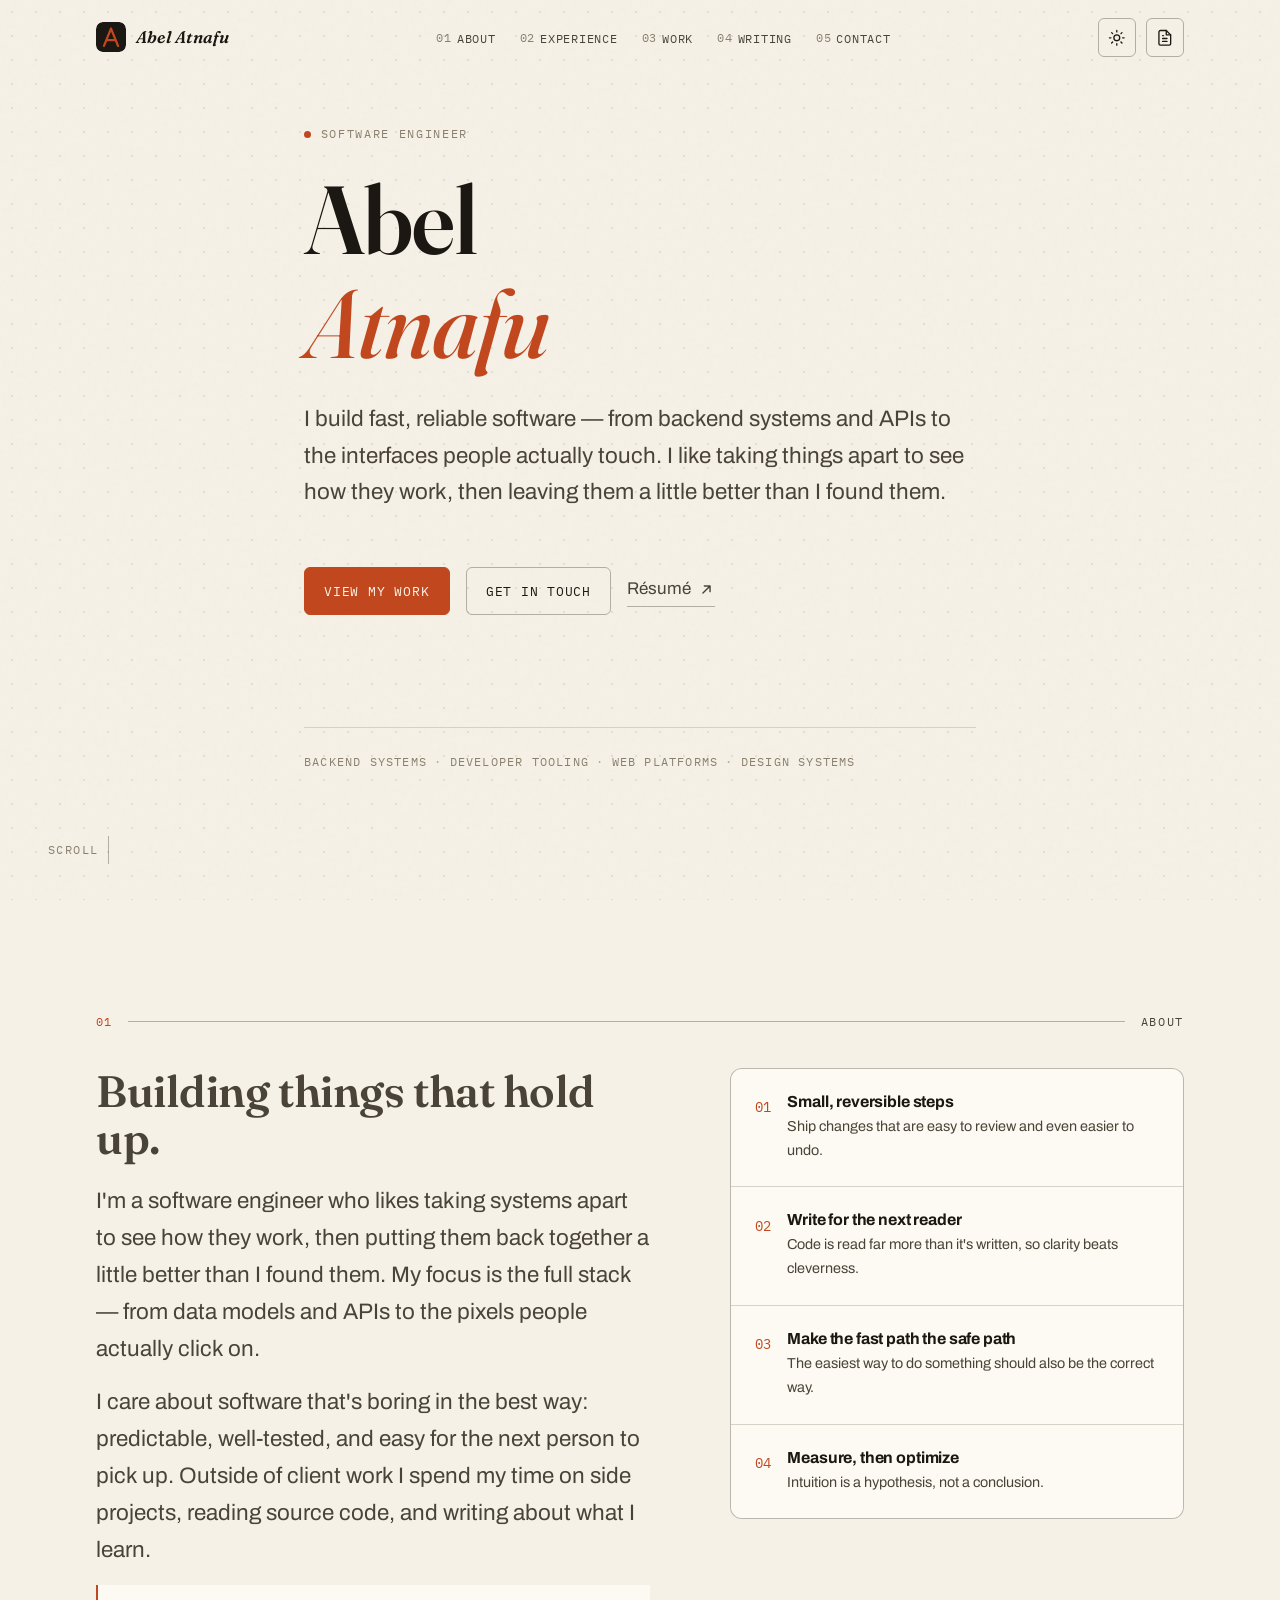
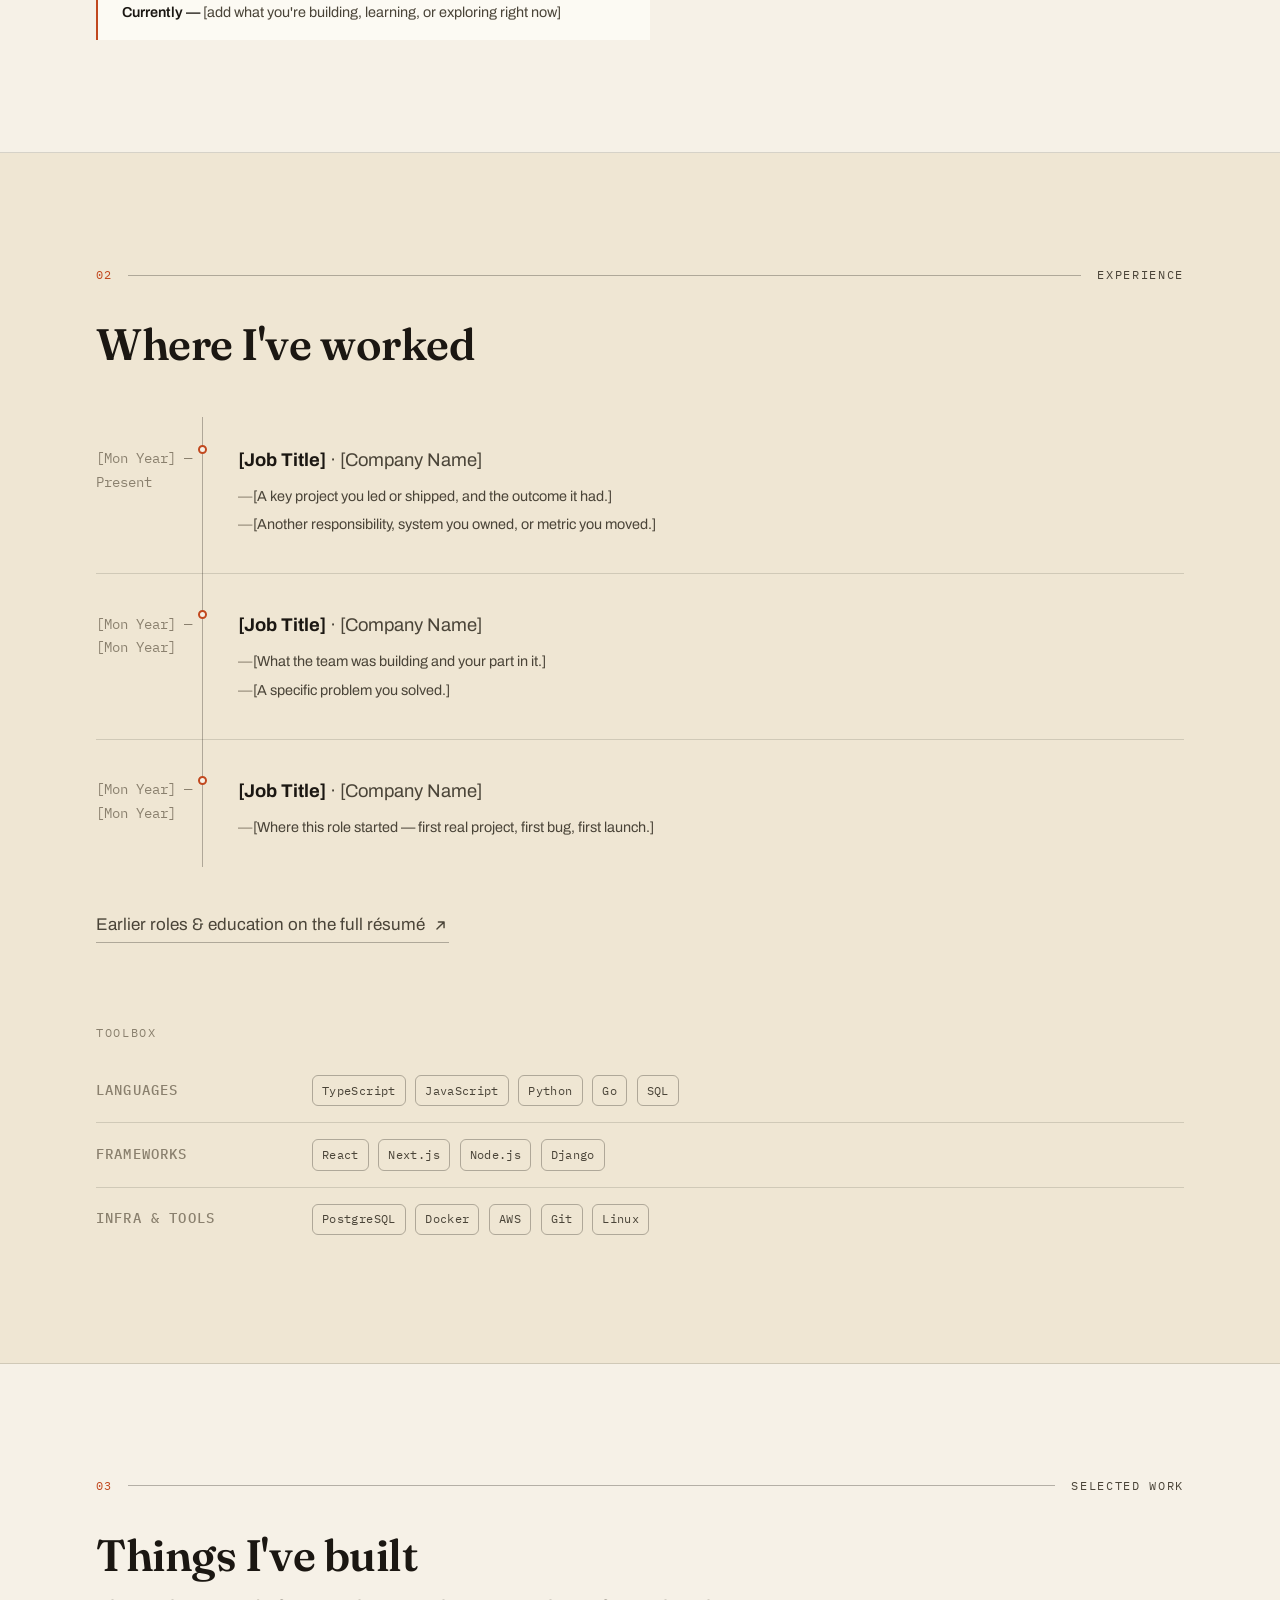
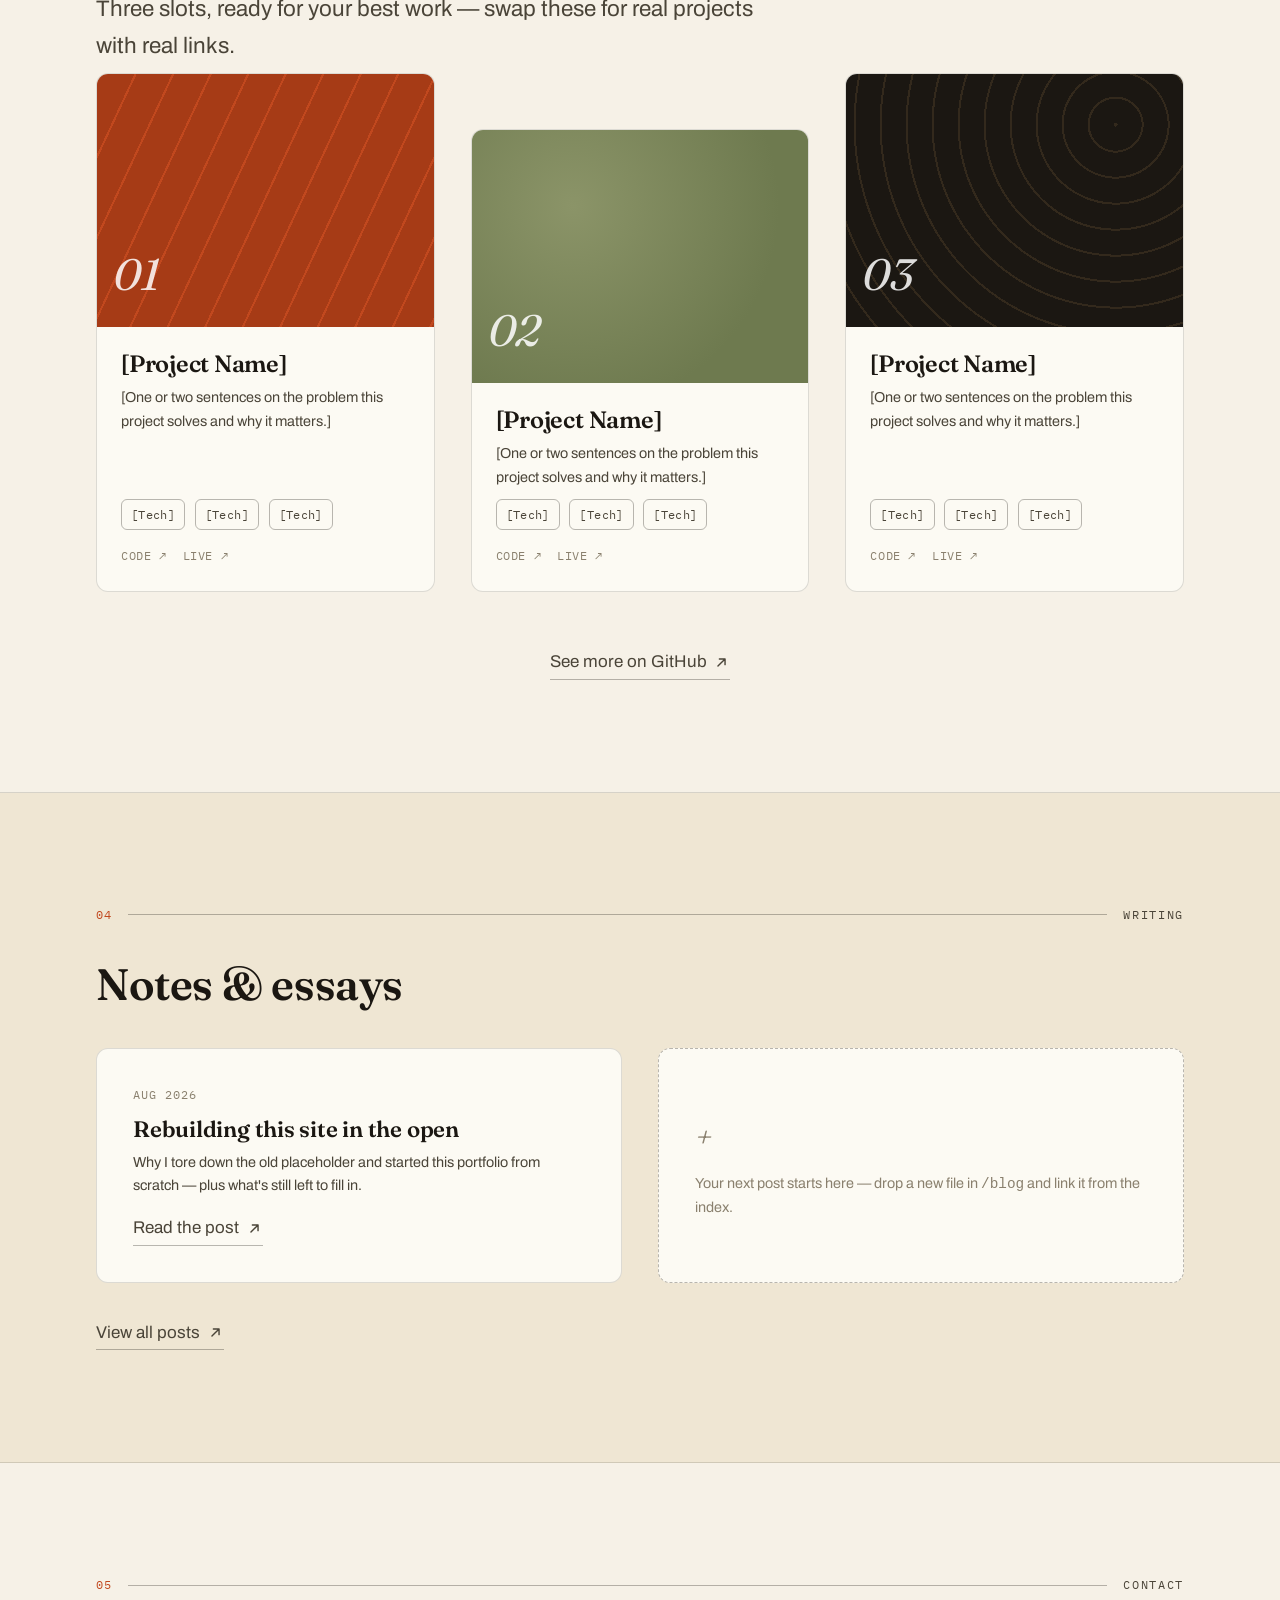
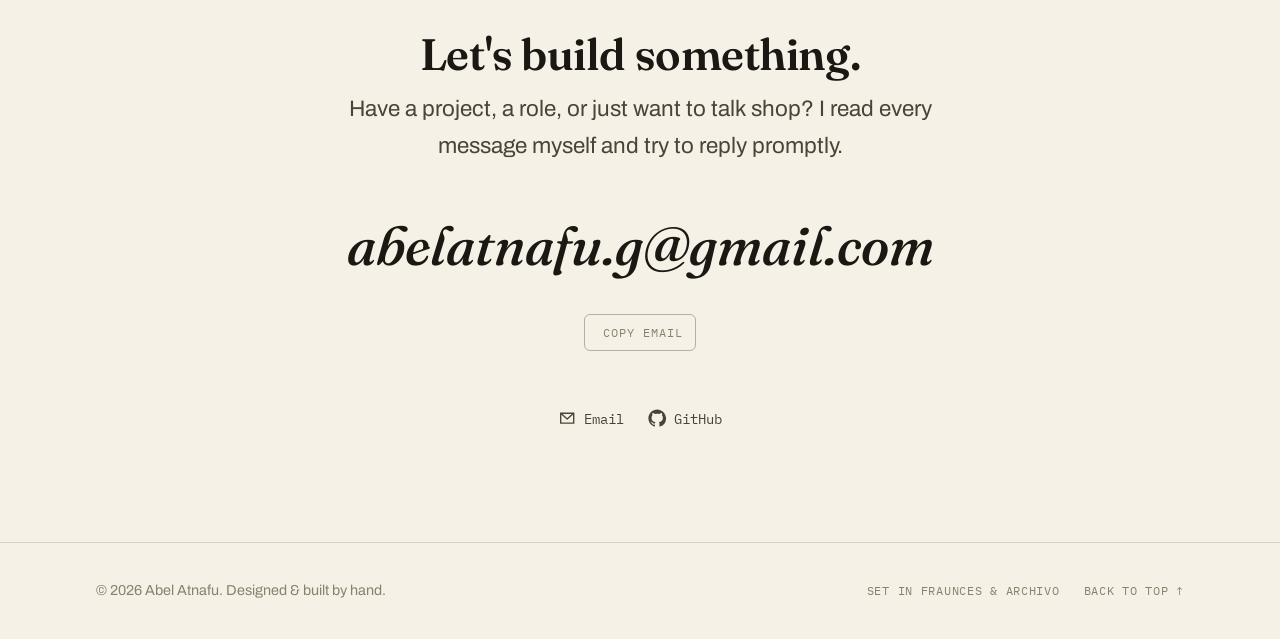
==== index.html @ 0ab62592 "Add portfolio site source ahead of domain migration Brings the abelatnafu.com site into this reposit" ====
<!DOCTYPE html>
<html lang="en">
<head>
<script>
  (function () {
    try {
      var t = localStorage.getItem('theme');
      if (t === 'light' || t === 'dark') document.documentElement.setAttribute('data-theme', t);
    } catch (e) {}
  })();
</script>
<meta charset="UTF-8">
<meta name="viewport" content="width=device-width, initial-scale=1">
<title>Abel Atnafu — Software Engineer</title>
<meta name="description" content="Portfolio of Abel Atnafu, a software engineer who builds fast, reliable software — from backend systems to the interfaces people touch.">
<meta name="color-scheme" content="light dark">
<meta name="theme-color" content="#F6F1E7" media="(prefers-color-scheme: light)">
<meta name="theme-color" content="#14110B" media="(prefers-color-scheme: dark)">
<link rel="canonical" href="https://abelatnafu.com/">

<meta property="og:type" content="website">
<meta property="og:url" content="https://abelatnafu.com/">
<meta property="og:title" content="Abel Atnafu — Software Engineer">
<meta property="og:description" content="Portfolio of Abel Atnafu, a software engineer who builds fast, reliable software — from backend systems to the interfaces people touch.">
<meta property="og:image" content="https://abelatnafu.com/assets/images/og-image.png">
<meta property="og:image:width" content="1200">
<meta property="og:image:height" content="630">
<meta name="twitter:card" content="summary_large_image">
<meta name="twitter:title" content="Abel Atnafu — Software Engineer">
<meta name="twitter:description" content="Portfolio of Abel Atnafu, a software engineer who builds fast, reliable software.">
<meta name="twitter:image" content="https://abelatnafu.com/assets/images/og-image.png">

<link rel="icon" href="/assets/images/favicon.svg" type="image/svg+xml">
<link rel="preconnect" href="https://fonts.googleapis.com">
<link rel="preconnect" href="https://fonts.gstatic.com" crossorigin>
<link rel="stylesheet" href="https://fonts.googleapis.com/css2?family=Fraunces:ital,opsz,wght@0,9..144,400..900;1,9..144,400..900&family=Archivo:wght@400;500;600;700&family=IBM+Plex+Mono:wght@400;500&display=swap">
<link rel="stylesheet" href="/assets/css/style.css">

<script type="application/ld+json">
{
  "@context": "https://schema.org",
  "@type": "Person",
  "name": "Abel Atnafu",
  "url": "https://abelatnafu.com/",
  "jobTitle": "Software Engineer",
  "sameAs": ["https://github.com/Abelatnaf"]
}
</script>
</head>
<body>
<a class="skip-link" href="#main-content">Skip to content</a>
<div class="scroll-progress" id="scrollProgress"></div>

<header class="site-header" id="siteHeader">
  <div class="header-inner">
    <a class="logo-mark" href="#top" aria-label="Abel Atnafu — home">
      <svg viewBox="0 0 32 32" aria-hidden="true" focusable="false">
        <rect width="32" height="32" rx="7" fill="#1B1712"/>
        <path d="M16 7 L8.5 25.5 M16 7 L23.5 25.5 M11.4 19.2 H20.6" fill="none" stroke="#C1481E" stroke-width="2.4" stroke-linecap="round" stroke-linejoin="round"/>
      </svg>
      <span>Abel Atnafu</span>
    </a>

    <nav class="main-nav" aria-label="Primary">
      <ul>
        <li><a href="#about"><span class="n">01</span>About</a></li>
        <li><a href="#experience"><span class="n">02</span>Experience</a></li>
        <li><a href="#work"><span class="n">03</span>Work</a></li>
        <li><a href="#writing"><span class="n">04</span>Writing</a></li>
        <li><a href="#contact"><span class="n">05</span>Contact</a></li>
      </ul>
    </nav>

    <div class="header-actions">
      <button class="icon-btn theme-toggle" id="themeToggle" type="button" aria-label="Toggle color theme">
        <svg class="icon-sun" viewBox="0 0 24 24" fill="none" stroke="currentColor" stroke-width="1.8" stroke-linecap="round" stroke-linejoin="round" aria-hidden="true"><circle cx="12" cy="12" r="4"/><path d="M12 2v2M12 20v2M4.93 4.93l1.41 1.41M17.66 17.66l1.41 1.41M2 12h2M20 12h2M6.34 17.66l-1.41 1.41M19.07 4.93l-1.41 1.41"/></svg>
        <svg class="icon-moon" viewBox="0 0 24 24" fill="none" stroke="currentColor" stroke-width="1.8" stroke-linecap="round" stroke-linejoin="round" aria-hidden="true"><path d="M21 12.79A9 9 0 1 1 11.21 3 7 7 0 0 0 21 12.79z"/></svg>
      </button>
      <a class="icon-btn" href="/resume.html" aria-label="Résumé">
        <svg viewBox="0 0 24 24" fill="none" stroke="currentColor" stroke-width="1.8" stroke-linecap="round" stroke-linejoin="round" aria-hidden="true"><path d="M14 2H6a2 2 0 0 0-2 2v16a2 2 0 0 0 2 2h12a2 2 0 0 0 2-2V8z"/><path d="M14 2v6h6"/><path d="M9 13h6M9 17h6M9 9h1"/></svg>
      </a>
      <button class="hamburger" id="menuOpen" type="button" aria-controls="mobileNav" aria-expanded="false" aria-label="Open menu">
        <span></span>
      </button>
    </div>
  </div>
</header>

<div class="mobile-nav" id="mobileNav">
  <div class="mobile-nav-top">
    <a class="logo-mark" href="#top">
      <svg viewBox="0 0 32 32" aria-hidden="true" focusable="false"><rect width="32" height="32" rx="7" fill="#1B1712"/><path d="M16 7 L8.5 25.5 M16 7 L23.5 25.5 M11.4 19.2 H20.6" fill="none" stroke="#C1481E" stroke-width="2.4" stroke-linecap="round" stroke-linejoin="round"/></svg>
      <span>Abel Atnafu</span>
    </a>
    <button class="icon-btn" id="menuClose" type="button" aria-label="Close menu">
      <svg viewBox="0 0 24 24" fill="none" stroke="currentColor" stroke-width="1.8" stroke-linecap="round" stroke-linejoin="round" aria-hidden="true"><path d="M18 6 6 18M6 6l12 12"/></svg>
    </button>
  </div>
  <ul>
    <li><a href="#about"><span class="n">01</span>About</a></li>
    <li><a href="#experience"><span class="n">02</span>Experience</a></li>
    <li><a href="#work"><span class="n">03</span>Work</a></li>
    <li><a href="#writing"><span class="n">04</span>Writing</a></li>
    <li><a href="#contact"><span class="n">05</span>Contact</a></li>
    <li><a href="/resume.html"><span class="n">↗</span>Résumé</a></li>
  </ul>
</div>

<main id="main-content">

  <section class="hero" id="top">
    <div class="container" style="position:relative;">
      <div class="hero-eyebrow reveal">
        <span class="dot" aria-hidden="true"></span>
        <span class="eyebrow">Software Engineer</span>
      </div>
      <h1 class="reveal" style="--reveal-delay:.08s">
        Abel<span class="last">Atnafu</span>
      </h1>
      <p class="lede reveal" style="--reveal-delay:.16s">
        I build fast, reliable software — from backend systems and APIs to the
        interfaces people actually touch. I like taking things apart to see how
        they work, then leaving them a little better than I found them.
      </p>
      <div class="hero-actions reveal" style="--reveal-delay:.24s">
        <a class="btn btn-primary" href="#work">View My Work</a>
        <a class="btn btn-ghost" href="#contact">Get In Touch</a>
        <a class="link-arrow" href="/resume.html">
          Résumé
          <svg viewBox="0 0 24 24" fill="none" stroke="currentColor" stroke-width="2" stroke-linecap="round" stroke-linejoin="round" aria-hidden="true"><path d="M7 17 17 7M9 7h8v8"/></svg>
        </a>
      </div>
      <div class="focus-ticker reveal" style="--reveal-delay:.32s">
        <span>Backend Systems</span>
        <span>Developer Tooling</span>
        <span>Web Platforms</span>
        <span>Design Systems</span>
      </div>
    </div>
    <div class="scroll-cue" aria-hidden="true">
      <span>Scroll</span>
      <span class="line"></span>
    </div>
  </section>

  <section class="section" id="about">
    <div class="container">
      <div class="section-head reveal">
        <span class="idx">01</span>
        <span class="rule-line"></span>
        <span class="label">About</span>
      </div>

      <div class="about-grid">
        <div class="about-bio reveal">
          <h2 class="heading-lg">Building things that hold up.</h2>
          <p style="margin-top:1.25rem;">
            I'm a software engineer who likes taking systems apart to see how they
            work, then putting them back together a little better than I found
            them. My focus is the full stack — from data models and APIs to the
            pixels people actually click on.
          </p>
          <p>
            I care about software that's boring in the best way: predictable,
            well-tested, and easy for the next person to pick up. Outside of
            client work I spend my time on side projects, reading source code,
            and writing about what I learn.
          </p>
          <p class="currently">
            <b>Currently —</b> <span>[add what you're building, learning, or exploring right now]</span>
          </p>
        </div>

        <div class="principles reveal" style="--reveal-delay:.1s" aria-label="How I work">
          <div class="principle">
            <span class="num">01</span>
            <div><h3>Small, reversible steps</h3><p>Ship changes that are easy to review and even easier to undo.</p></div>
          </div>
          <div class="principle">
            <span class="num">02</span>
            <div><h3>Write for the next reader</h3><p>Code is read far more than it's written, so clarity beats cleverness.</p></div>
          </div>
          <div class="principle">
            <span class="num">03</span>
            <div><h3>Make the fast path the safe path</h3><p>The easiest way to do something should also be the correct way.</p></div>
          </div>
          <div class="principle">
            <span class="num">04</span>
            <div><h3>Measure, then optimize</h3><p>Intuition is a hypothesis, not a conclusion.</p></div>
          </div>
        </div>
      </div>
    </div>
  </section>

  <section class="section section--alt" id="experience">
    <div class="container">
      <div class="section-head reveal">
        <span class="idx">02</span>
        <span class="rule-line"></span>
        <span class="label">Experience</span>
      </div>
      <h2 class="heading-lg reveal">Where I've worked</h2>

      <div class="timeline" style="margin-top:2.5rem;">
        <div class="timeline-item reveal">
          <div class="timeline-date">[Mon Year] — Present</div>
          <div>
            <div class="timeline-role">[Job Title] <span>· [Company Name]</span></div>
            <ul class="timeline-desc">
              <li>[A key project you led or shipped, and the outcome it had.]</li>
              <li>[Another responsibility, system you owned, or metric you moved.]</li>
            </ul>
          </div>
        </div>
        <div class="timeline-item reveal">
          <div class="timeline-date">[Mon Year] — [Mon Year]</div>
          <div>
            <div class="timeline-role">[Job Title] <span>· [Company Name]</span></div>
            <ul class="timeline-desc">
              <li>[What the team was building and your part in it.]</li>
              <li>[A specific problem you solved.]</li>
            </ul>
          </div>
        </div>
        <div class="timeline-item reveal">
          <div class="timeline-date">[Mon Year] — [Mon Year]</div>
          <div>
            <div class="timeline-role">[Job Title] <span>· [Company Name]</span></div>
            <ul class="timeline-desc">
              <li>[Where this role started — first real project, first bug, first launch.]</li>
            </ul>
          </div>
        </div>
      </div>

      <div class="more-resume reveal">
        <a class="link-arrow" href="/resume.html">
          Earlier roles &amp; education on the full résumé
          <svg viewBox="0 0 24 24" fill="none" stroke="currentColor" stroke-width="2" stroke-linecap="round" stroke-linejoin="round" aria-hidden="true"><path d="M7 17 17 7M9 7h8v8"/></svg>
        </a>
      </div>

      <div class="toolbox reveal">
        <p class="eyebrow" style="margin-bottom:1rem;">Toolbox</p>
        <div class="toolbox-group">
          <h3>Languages</h3>
          <div class="tag-row">
            <span class="tag">TypeScript</span><span class="tag">JavaScript</span><span class="tag">Python</span><span class="tag">Go</span><span class="tag">SQL</span>
          </div>
        </div>
        <div class="toolbox-group">
          <h3>Frameworks</h3>
          <div class="tag-row">
            <span class="tag">React</span><span class="tag">Next.js</span><span class="tag">Node.js</span><span class="tag">Django</span>
          </div>
        </div>
        <div class="toolbox-group">
          <h3>Infra &amp; Tools</h3>
          <div class="tag-row">
            <span class="tag">PostgreSQL</span><span class="tag">Docker</span><span class="tag">AWS</span><span class="tag">Git</span><span class="tag">Linux</span>
          </div>
        </div>
      </div>
    </div>
  </section>

  <section class="section" id="work">
    <div class="container">
      <div class="section-head reveal">
        <span class="idx">03</span>
        <span class="rule-line"></span>
        <span class="label">Selected Work</span>
      </div>
      <h2 class="heading-lg reveal">Things I've built</h2>
      <p class="lede reveal" style="margin-top:.75rem;">Three slots, ready for your best work — swap these for real projects with real links.</p>

      <div class="work-grid">
        <article class="work-card reveal">
          <div class="work-cover"><span class="idx">01</span></div>
          <div class="work-body">
            <h3>[Project Name]</h3>
            <p>[One or two sentences on the problem this project solves and why it matters.]</p>
            <div class="tag-row"><span class="tag">[Tech]</span><span class="tag">[Tech]</span><span class="tag">[Tech]</span></div>
            <div class="work-links">
              <a href="#work">Code ↗</a>
              <a href="#work">Live ↗</a>
            </div>
          </div>
        </article>
        <article class="work-card reveal" style="--reveal-delay:.1s">
          <div class="work-cover"><span class="idx">02</span></div>
          <div class="work-body">
            <h3>[Project Name]</h3>
            <p>[One or two sentences on the problem this project solves and why it matters.]</p>
            <div class="tag-row"><span class="tag">[Tech]</span><span class="tag">[Tech]</span><span class="tag">[Tech]</span></div>
            <div class="work-links">
              <a href="#work">Code ↗</a>
              <a href="#work">Live ↗</a>
            </div>
          </div>
        </article>
        <article class="work-card reveal" style="--reveal-delay:.2s">
          <div class="work-cover"><span class="idx">03</span></div>
          <div class="work-body">
            <h3>[Project Name]</h3>
            <p>[One or two sentences on the problem this project solves and why it matters.]</p>
            <div class="tag-row"><span class="tag">[Tech]</span><span class="tag">[Tech]</span><span class="tag">[Tech]</span></div>
            <div class="work-links">
              <a href="#work">Code ↗</a>
              <a href="#work">Live ↗</a>
            </div>
          </div>
        </article>
      </div>

      <div class="work-more reveal">
        <a class="link-arrow" href="https://github.com/Abelatnaf" target="_blank" rel="noopener">
          See more on GitHub
          <svg viewBox="0 0 24 24" fill="none" stroke="currentColor" stroke-width="2" stroke-linecap="round" stroke-linejoin="round" aria-hidden="true"><path d="M7 17 17 7M9 7h8v8"/></svg>
        </a>
      </div>
    </div>
  </section>

  <section class="section section--alt" id="writing">
    <div class="container">
      <div class="section-head reveal">
        <span class="idx">04</span>
        <span class="rule-line"></span>
        <span class="label">Writing</span>
      </div>
      <h2 class="heading-lg reveal">Notes &amp; essays</h2>

      <div class="writing-grid" style="margin-top:2.5rem;">
        <a class="post-card reveal" href="/blog/rebuilding-in-the-open.html">
          <div class="post-date">Aug 2026</div>
          <h3>Rebuilding this site in the open</h3>
          <p>Why I tore down the old placeholder and started this portfolio from scratch — plus what's still left to fill in.</p>
          <span class="link-arrow">
            Read the post
            <svg viewBox="0 0 24 24" fill="none" stroke="currentColor" stroke-width="2" stroke-linecap="round" stroke-linejoin="round" aria-hidden="true"><path d="M7 17 17 7M9 7h8v8"/></svg>
          </span>
        </a>
        <a class="post-card post-card--ghost reveal" style="--reveal-delay:.1s" href="/blog/">
          <span class="plus">+</span>
          <p>Your next post starts here — drop a new file in <code>/blog</code> and link it from the index.</p>
        </a>
      </div>

      <div class="writing-more reveal">
        <a class="link-arrow" href="/blog/">
          View all posts
          <svg viewBox="0 0 24 24" fill="none" stroke="currentColor" stroke-width="2" stroke-linecap="round" stroke-linejoin="round" aria-hidden="true"><path d="M7 17 17 7M9 7h8v8"/></svg>
        </a>
      </div>
    </div>
  </section>

  <section class="section contact-section" id="contact">
    <div class="container">
      <div class="section-head reveal">
        <span class="idx">05</span>
        <span class="rule-line"></span>
        <span class="label">Contact</span>
      </div>
      <h2 class="heading-lg reveal">Let's build something.</h2>
      <p class="lede reveal" style="margin-top:.75rem;">
        Have a project, a role, or just want to talk shop? I read every message
        myself and try to reply promptly.
      </p>
      <a class="contact-email reveal" href="mailto:abelatnafu.g@gmail.com">abelatnafu.g@gmail.com</a>
      <div>
        <button class="copy-email reveal" id="copyEmail" type="button" data-email="abelatnafu.g@gmail.com">
          <svg viewBox="0 0 24 24" fill="none" stroke="currentColor" stroke-width="1.8" stroke-linecap="round" stroke-linejoin="round" aria-hidden="true"><rect x="9" y="9" width="11" height="11" rx="2"/><path d="M5 15H4a1 1 0 0 1-1-1V4a1 1 0 0 1 1-1h10a1 1 0 0 1 1 1v1"/></svg>
          <span data-label>Copy email</span>
        </button>
      </div>

      <div class="contact-links reveal">
        <a href="mailto:abelatnafu.g@gmail.com">
          <svg viewBox="0 0 24 24" fill="none" stroke="currentColor" stroke-width="1.8" stroke-linecap="round" stroke-linejoin="round" aria-hidden="true"><path d="M3.5 5.5h17v13h-17z"/><path d="m4 6 8 7 8-7"/></svg>
          Email
        </a>
        <a href="https://github.com/Abelatnaf" target="_blank" rel="noopener">
          <svg viewBox="0 0 24 24" aria-hidden="true"><path fill="currentColor" d="M12 .5C5.73.5.5 5.73.5 12c0 5.08 3.29 9.39 7.86 10.91.57.1.78-.25.78-.55 0-.27-.01-1.16-.02-2.11-3.2.7-3.88-1.36-3.88-1.36-.52-1.34-1.28-1.7-1.28-1.7-1.04-.72.08-.7.08-.7 1.15.08 1.76 1.19 1.76 1.19 1.03 1.75 2.69 1.25 3.34.96.1-.74.4-1.25.73-1.54-2.55-.29-5.23-1.28-5.23-5.7 0-1.26.45-2.29 1.19-3.09-.12-.29-.52-1.47.11-3.06 0 0 .97-.31 3.18 1.18a11.1 11.1 0 0 1 2.9-.39c.98.01 1.97.13 2.9.39 2.2-1.49 3.17-1.18 3.17-1.18.63 1.6.23 2.77.11 3.06.74.8 1.19 1.83 1.19 3.09 0 4.43-2.69 5.4-5.25 5.69.41.36.78 1.06.78 2.14 0 1.55-.01 2.79-.01 3.17 0 .3.21.66.79.55A10.52 10.52 0 0 0 23.5 12C23.5 5.73 18.27.5 12 .5Z"/></svg>
          GitHub
        </a>
      </div>
    </div>
  </section>

</main>

<footer class="site-footer">
  <div class="container footer-inner">
    <p>© 2026 Abel Atnafu. Designed &amp; built by hand.</p>
    <div class="footer-links">
      <span>Set in Fraunces &amp; Archivo</span>
      <a href="#top">Back to top ↑</a>
    </div>
  </div>
</footer>

<script src="/assets/js/main.js" defer></script>
</body>
</html>
---- assets/css/style.css ----
/* =================================================================
   Abel Atnafu — Portfolio
   A field-notes / technical-journal aesthetic: warm paper, ink type,
   one confident rust accent, hairline rules, monospace annotations.
   ================================================================= */

/* ---------- Reset ---------- */
*, *::before, *::after { box-sizing: border-box; }
* { margin: 0; }
html { -webkit-text-size-adjust: 100%; scroll-behavior: smooth; }
body { min-height: 100vh; }
img, svg { display: block; max-width: 100%; }
a { color: inherit; text-decoration: none; }
button { font: inherit; color: inherit; background: none; border: none; cursor: pointer; }
ul, ol { list-style: none; padding: 0; }
input, textarea { font: inherit; }

/* ---------- Design tokens ---------- */
:root {
  --paper: #F6F1E7;
  --paper-alt: #EFE6D3;
  --paper-raised: #FCFAF3;
  --ink: #1B1712;
  --ink-2: #4A4438;
  --ink-3: #8A806E;
  --rule: rgba(27, 23, 18, .14);
  --rule-strong: rgba(27, 23, 18, .3);
  --accent: #C1481E;
  --accent-2: #6E7A4F;
  --accent-contrast: #FCF6EC;
  --shadow-rgb: 27, 23, 18;

  --font-display: 'Fraunces', Georgia, 'Times New Roman', serif;
  --font-body: 'Archivo', -apple-system, BlinkMacSystemFont, 'Segoe UI', sans-serif;
  --font-mono: 'IBM Plex Mono', ui-monospace, SFMono-Regular, Menlo, monospace;

  --fs-hero: clamp(2.75rem, 1.55rem + 5.6vw, 6.4rem);
  --fs-h2: clamp(1.9rem, 1.5rem + 1.8vw, 2.75rem);
  --fs-h3: clamp(1.2rem, 1.08rem + .5vw, 1.5rem);
  --fs-lead: clamp(1.125rem, 1.02rem + .5vw, 1.4rem);
  --fs-body: 1.0625rem;
  --fs-small: .9rem;
  --fs-micro: .75rem;

  --sp-1: .25rem; --sp-2: .5rem; --sp-3: .75rem; --sp-4: 1rem; --sp-5: 1.5rem;
  --sp-6: 2.25rem; --sp-7: 3.5rem; --sp-8: 5rem; --sp-9: 7rem;

  --radius-sm: 6px; --radius-md: 12px; --radius-lg: 22px;
  --maxw: 74rem;
  --dur-1: .2s; --dur-2: .5s;
  --ease: cubic-bezier(.19, 1, .22, 1);

  --header-h: 4.75rem;
}

@media (prefers-color-scheme: dark) {
  :root:not([data-theme="light"]) {
    --paper: #14110B;
    --paper-alt: #1C170F;
    --paper-raised: #201A12;
    --ink: #F3ECDD;
    --ink-2: #C7BCA5;
    --ink-3: #8F8571;
    --rule: rgba(243, 236, 221, .14);
    --rule-strong: rgba(243, 236, 221, .28);
    --accent: #FF7A45;
    --accent-2: #9FB27C;
    --accent-contrast: #1B1712;
    --shadow-rgb: 0, 0, 0;
  }
}

:root[data-theme="dark"] {
  --paper: #14110B;
  --paper-alt: #1C170F;
  --paper-raised: #201A12;
  --ink: #F3ECDD;
  --ink-2: #C7BCA5;
  --ink-3: #8F8571;
  --rule: rgba(243, 236, 221, .14);
  --rule-strong: rgba(243, 236, 221, .28);
  --accent: #FF7A45;
  --accent-2: #9FB27C;
  --accent-contrast: #1B1712;
  --shadow-rgb: 0, 0, 0;
}

/* ---------- Base ---------- */
body {
  background: var(--paper);
  color: var(--ink);
  font-family: var(--font-body);
  font-size: var(--fs-body);
  line-height: 1.65;
  transition: background var(--dur-2) var(--ease), color var(--dur-2) var(--ease);
  position: relative;
}

/* paper grain + dot-grid texture, purely decorative */
body::before,
body::after {
  content: "";
  position: fixed;
  inset: 0;
  pointer-events: none;
  z-index: 0;
}
body::before {
  background-image: radial-gradient(var(--rule) 1px, transparent 1px);
  background-size: 24px 24px;
  opacity: .6;
}
body::after {
  opacity: .035;
  mix-blend-mode: var(--grain-blend, multiply);
  background-image: url("data:image/svg+xml,%3Csvg xmlns='http://www.w3.org/2000/svg' viewBox='0 0 200 200'%3E%3Cfilter id='n'%3E%3CfeTurbulence type='fractalNoise' baseFrequency='0.9' numOctaves='2' stitchTiles='stitch'/%3E%3C/filter%3E%3Crect width='100%25' height='100%25' filter='url(%23n)'/%3E%3C/svg%3E");
}
:root[data-theme="dark"] body::after { --grain-blend: screen; }
@media (prefers-color-scheme: dark) {
  :root:not([data-theme="light"]) body::after { --grain-blend: screen; }
}

main, header, footer { position: relative; z-index: 1; }

::selection { background: var(--accent); color: var(--accent-contrast); }

:focus-visible {
  outline: 2px solid var(--accent);
  outline-offset: 3px;
  border-radius: 2px;
}

.visually-hidden {
  position: absolute; width: 1px; height: 1px;
  padding: 0; margin: -1px; overflow: hidden;
  clip: rect(0,0,0,0); white-space: nowrap; border: 0;
}

.skip-link {
  position: fixed; top: -100%; left: 1rem; z-index: 100;
  background: var(--accent); color: var(--accent-contrast);
  padding: .75rem 1.25rem; border-radius: var(--radius-sm);
  font-family: var(--font-mono); font-size: var(--fs-small);
}
.skip-link:focus { top: 1rem; }

h1, h2, h3 { font-family: var(--font-display); font-weight: 600; line-height: 1.08; letter-spacing: -.01em; }

.container {
  max-width: var(--maxw);
  margin-inline: auto;
  padding-inline: clamp(1.25rem, 4vw, 3rem);
}
.container--narrow { max-width: 46rem; }

.section { padding-block: var(--sp-9); border-bottom: 1px solid var(--rule); scroll-margin-top: var(--header-h); }
.hero { scroll-margin-top: var(--header-h); }
.section--alt { background: var(--paper-alt); }
.section--tight { padding-block: var(--sp-8); }

.eyebrow {
  font-family: var(--font-mono);
  font-size: var(--fs-micro);
  letter-spacing: .14em;
  text-transform: uppercase;
  color: var(--ink-3);
}

.section-head {
  display: flex;
  align-items: center;
  gap: 1rem;
  margin-bottom: var(--sp-6);
}
.section-head .idx { font-family: var(--font-mono); font-size: var(--fs-micro); color: var(--accent); letter-spacing: .1em; }
.section-head .rule-line { flex: 1; height: 1px; background: var(--rule-strong); }
.section-head .label { font-family: var(--font-mono); font-size: var(--fs-micro); letter-spacing: .14em; text-transform: uppercase; color: var(--ink-2); white-space: nowrap; }

.heading-lg { font-size: var(--fs-h2); }
.lede { font-size: var(--fs-lead); color: var(--ink-2); max-width: 42rem; }

/* ---------- Buttons & links ---------- */
.btn {
  display: inline-flex;
  align-items: center;
  gap: .5em;
  font-family: var(--font-mono);
  font-size: .8rem;
  letter-spacing: .06em;
  text-transform: uppercase;
  padding: .95em 1.5em;
  border-radius: var(--radius-sm);
  border: 1px solid transparent;
  transition: transform var(--dur-1) var(--ease), box-shadow var(--dur-1) var(--ease), background var(--dur-1), color var(--dur-1), border-color var(--dur-1);
  white-space: nowrap;
}
.btn:hover { transform: translateY(-2px); }
.btn-primary { background: var(--accent); color: var(--accent-contrast); border-color: var(--accent); }
.btn-primary:hover { box-shadow: 0 10px 24px -8px rgba(var(--shadow-rgb), .45); }
.btn-ghost { background: transparent; color: var(--ink); border-color: var(--rule-strong); }
.btn-ghost:hover { border-color: var(--accent); color: var(--accent); }

.link-arrow {
  display: inline-flex;
  align-items: center;
  gap: .4em;
  color: var(--ink-2);
  border-bottom: 1px solid var(--rule-strong);
  padding-bottom: .15em;
  transition: color var(--dur-1) var(--ease), border-color var(--dur-1) var(--ease), gap var(--dur-1) var(--ease);
}
.link-arrow:hover { color: var(--accent); border-color: var(--accent); gap: .65em; }
.link-arrow svg { width: 1em; height: 1em; }

.underline-hover {
  position: relative;
  background-image: linear-gradient(var(--accent), var(--accent));
  background-repeat: no-repeat;
  background-position: 0 100%;
  background-size: 0% 2px;
  transition: background-size var(--dur-2) var(--ease);
}
.underline-hover:hover { background-size: 100% 2px; }

/* ---------- Header / Nav ---------- */
.site-header {
  position: fixed;
  inset-inline: 0;
  top: 0;
  z-index: 50;
  height: var(--header-h);
  display: flex;
  align-items: center;
  border-bottom: 1px solid transparent;
  transition: border-color var(--dur-2) var(--ease), background var(--dur-2) var(--ease), backdrop-filter var(--dur-2) var(--ease);
}
.site-header.is-scrolled {
  background: rgba(var(--paper-rgb, 246,241,231), .82);
  backdrop-filter: blur(10px) saturate(1.1);
  -webkit-backdrop-filter: blur(10px) saturate(1.1);
  border-color: var(--rule);
}
@media (prefers-color-scheme: dark) {
  :root:not([data-theme="light"]) .site-header.is-scrolled { --paper-rgb: 20,17,11; }
}
:root[data-theme="dark"] .site-header.is-scrolled { --paper-rgb: 20,17,11; }

.scroll-progress {
  position: fixed; top: 0; left: 0; height: 2px; width: 0%;
  background: var(--accent); z-index: 60; transition: width .1s linear;
}

.header-inner {
  width: 100%;
  max-width: var(--maxw);
  margin-inline: auto;
  padding-inline: clamp(1.25rem, 4vw, 3rem);
  display: flex;
  align-items: center;
  justify-content: space-between;
  gap: 1.5rem;
}

.logo-mark {
  display: flex;
  align-items: center;
  gap: .65rem;
  font-family: var(--font-display);
  font-style: italic;
  font-weight: 600;
  font-size: 1.05rem;
}
.logo-mark svg { width: 30px; height: 30px; border-radius: 7px; }

.main-nav { display: flex; align-items: center; gap: var(--sp-6); }
.main-nav ul { display: flex; gap: var(--sp-5); }
.main-nav a {
  position: relative;
  font-family: var(--font-mono);
  font-size: .78rem;
  letter-spacing: .06em;
  text-transform: uppercase;
  color: var(--ink-2);
  padding-block: .3rem;
  transition: color var(--dur-1);
}
.main-nav a .n { color: var(--ink-3); margin-right: .4em; }
.main-nav a::after {
  content: "";
  position: absolute; left: 0; right: 100%; bottom: -2px; height: 1px;
  background: var(--accent);
  transition: right var(--dur-2) var(--ease);
}
.main-nav a:hover, .main-nav a.is-active { color: var(--ink); }
.main-nav a:hover::after, .main-nav a.is-active::after { right: 0; }

.header-actions { display: flex; align-items: center; gap: .6rem; }

.icon-btn {
  display: inline-flex; align-items: center; justify-content: center;
  width: 2.4rem; height: 2.4rem;
  border: 1px solid var(--rule-strong);
  border-radius: var(--radius-sm);
  transition: border-color var(--dur-1), color var(--dur-1), transform var(--dur-1);
}
.icon-btn:hover { border-color: var(--accent); color: var(--accent); transform: translateY(-1px); }
.icon-btn svg { width: 1.1rem; height: 1.1rem; }

.theme-toggle .icon-moon { display: none; }
:root[data-theme="dark"] .theme-toggle .icon-sun { display: none; }
:root[data-theme="dark"] .theme-toggle .icon-moon { display: block; }
@media (prefers-color-scheme: dark) {
  :root:not([data-theme="light"]) .theme-toggle .icon-sun { display: none; }
  :root:not([data-theme="light"]) .theme-toggle .icon-moon { display: block; }
}

.hamburger { display: none; }

/* Mobile nav overlay */
.mobile-nav {
  position: fixed; inset: 0; z-index: 55;
  background: var(--paper);
  display: flex; flex-direction: column;
  padding: var(--sp-6) clamp(1.25rem, 4vw, 3rem);
  transform: translateY(-100%);
  transition: transform var(--dur-2) var(--ease);
  overflow-y: auto;
}
.mobile-nav.is-open { transform: translateY(0); }
.mobile-nav-top { display: flex; justify-content: space-between; align-items: center; height: var(--header-h); }
.mobile-nav ul { display: flex; flex-direction: column; gap: var(--sp-4); margin-top: var(--sp-7); }
.mobile-nav a { font-family: var(--font-display); font-size: 2.1rem; font-weight: 500; }
.mobile-nav .n { font-family: var(--font-mono); font-size: 1rem; color: var(--accent); margin-right: .5rem; }

/* ---------- Hero ---------- */
.hero {
  position: relative;
  min-height: 100svh;
  display: flex;
  flex-direction: column;
  justify-content: center;
  padding-top: var(--header-h);
  padding-bottom: var(--sp-8);
}
.hero-eyebrow { display: flex; align-items: center; gap: .6rem; margin-bottom: var(--sp-5); }
.hero-eyebrow .dot { width: 7px; height: 7px; border-radius: 50%; background: var(--accent); }

.hero h1 {
  font-size: var(--fs-hero);
  font-weight: 600;
}
.hero h1 .last {
  display: block;
  font-style: italic;
  font-weight: 500;
  color: var(--accent);
}

.hero .lede { margin-top: var(--sp-5); }

.hero-actions { display: flex; flex-wrap: wrap; align-items: center; gap: var(--sp-4); margin-top: var(--sp-7); }

.focus-ticker {
  margin-top: var(--sp-9);
  padding-top: var(--sp-5);
  border-top: 1px solid var(--rule);
  display: flex; flex-wrap: wrap; gap: .6em;
  font-family: var(--font-mono);
  font-size: var(--fs-micro);
  letter-spacing: .1em;
  text-transform: uppercase;
  color: var(--ink-3);
}
.focus-ticker span:not(:last-child)::after { content: "·"; margin-left: .6em; color: var(--rule-strong); }

.scroll-cue {
  position: absolute;
  left: clamp(1.25rem, 4vw, 3rem);
  bottom: var(--sp-6);
  display: flex; align-items: center; gap: .6rem;
  font-family: var(--font-mono); font-size: var(--fs-micro);
  letter-spacing: .12em; text-transform: uppercase; color: var(--ink-3);
}
.scroll-cue .line { width: 1px; height: 28px; background: var(--rule-strong); position: relative; overflow: hidden; }
.scroll-cue .line::after {
  content: ""; position: absolute; top: -100%; left: 0; width: 100%; height: 100%;
  background: var(--accent); animation: scrollcue 2.2s ease-in-out infinite;
}
@keyframes scrollcue { 0% { top: -100%; } 60% { top: 100%; } 100% { top: 100%; } }

/* ---------- About ---------- */
.about-grid {
  display: grid;
  grid-template-columns: 1.1fr .9fr;
  gap: var(--sp-8);
  align-items: start;
}
.about-bio p + p { margin-top: var(--sp-4); }
.about-bio { font-size: var(--fs-lead); color: var(--ink-2); }
.currently {
  margin-top: var(--sp-6);
  padding: var(--sp-4) var(--sp-5);
  border-left: 2px solid var(--accent);
  background: var(--paper-raised);
  font-size: var(--fs-small);
  color: var(--ink-2);
}
.currently b { color: var(--ink); font-weight: 600; }

.principles { display: flex; flex-direction: column; gap: 1px; background: var(--rule); border: 1px solid var(--rule); border-radius: var(--radius-md); overflow: hidden; }
.principle { background: var(--paper-raised); padding: var(--sp-5); display: flex; gap: var(--sp-4); }
.principle .num { font-family: var(--font-mono); color: var(--accent); font-size: var(--fs-small); flex-shrink: 0; padding-top: .15em; }
.principle h3 { font-size: 1rem; font-family: var(--font-body); font-weight: 700; }
.principle p { margin-top: .3rem; font-size: var(--fs-small); color: var(--ink-2); }

/* ---------- Experience timeline ---------- */
.timeline { position: relative; margin-top: var(--sp-2); }
.timeline::before {
  content: ""; position: absolute; left: 6.6rem; top: .5rem; bottom: .5rem; width: 1px;
  background: var(--rule-strong);
}
.timeline-item {
  position: relative;
  display: grid;
  grid-template-columns: 6.6rem 1fr;
  gap: var(--sp-6);
  padding-block: var(--sp-6);
}
.timeline-item:not(:last-child) { border-bottom: 1px solid var(--rule); }
.timeline-item::before {
  content: ""; position: absolute; left: calc(6.6rem - 4px); top: var(--sp-6); width: 9px; height: 9px;
  border-radius: 50%; background: var(--paper); border: 2px solid var(--accent);
}
.timeline-date { font-family: var(--font-mono); font-size: var(--fs-small); color: var(--ink-3); padding-top: .1rem; }
.timeline-role { font-size: 1.15rem; font-weight: 700; font-family: var(--font-body); }
.timeline-role span { font-weight: 400; color: var(--ink-2); }
.timeline-desc { margin-top: .6rem; color: var(--ink-2); font-size: var(--fs-small); max-width: 42rem; }
.timeline-desc li { position: relative; padding-left: 1.1em; margin-top: .35em; }
.timeline-desc li::before { content: "—"; position: absolute; left: 0; color: var(--ink-3); }

.more-resume { margin-top: var(--sp-6); }

/* ---------- Skills / toolbox ---------- */
.toolbox { margin-top: var(--sp-8); }
.toolbox-group { display: grid; grid-template-columns: 12rem 1fr; gap: var(--sp-5); padding-block: var(--sp-4); align-items: baseline; }
.toolbox-group:not(:last-child) { border-bottom: 1px solid var(--rule); }
.toolbox-group h3 { font-family: var(--font-mono); font-size: var(--fs-small); color: var(--ink-3); text-transform: uppercase; letter-spacing: .08em; font-weight: 500; }
.tag-row { display: flex; flex-wrap: wrap; gap: .6rem; }
.tag {
  font-family: var(--font-mono); font-size: var(--fs-micro); letter-spacing: .03em;
  padding: .4em .75em; border: 1px solid var(--rule-strong); border-radius: var(--radius-sm);
  color: var(--ink-2); transition: border-color var(--dur-1), color var(--dur-1);
}
.tag:hover { border-color: var(--accent); color: var(--accent); }

/* ---------- Projects ---------- */
.work-grid {
  display: grid;
  grid-template-columns: repeat(3, 1fr);
  gap: var(--sp-6);
  margin-top: var(--sp-2);
}
.work-card {
  display: flex; flex-direction: column;
  border: 1px solid var(--rule); border-radius: var(--radius-md);
  background: var(--paper-raised); overflow: hidden;
  transition: transform var(--dur-2) var(--ease), box-shadow var(--dur-2) var(--ease), border-color var(--dur-2);
}
.work-card:hover { transform: translateY(-6px); box-shadow: 0 20px 40px -20px rgba(var(--shadow-rgb), .35); border-color: var(--rule-strong); }
.work-card:nth-child(2) { margin-top: var(--sp-7); }
.work-cover {
  position: relative; aspect-ratio: 4 / 3;
  display: flex; align-items: flex-end; padding: var(--sp-4);
}
.work-cover .idx { font-family: var(--font-display); font-style: italic; font-size: 2.75rem; color: rgba(255,255,255,.85); }
.work-card:nth-child(1) .work-cover { background: repeating-linear-gradient(115deg, var(--accent), var(--accent) 2px, #a63b16 2px, #a63b16 34px); }
.work-card:nth-child(2) .work-cover { background: radial-gradient(circle at 30% 30%, #8b9468, var(--accent-2) 70%); }
.work-card:nth-child(3) .work-cover { background: repeating-radial-gradient(circle at 80% 20%, #33291c, #33291c 2px, #1b1712 2px, #1b1712 26px); }
.work-body { padding: var(--sp-5); display: flex; flex-direction: column; gap: .6rem; flex: 1; }
.work-body h3 { font-size: var(--fs-h3); }
.work-body p { color: var(--ink-2); font-size: var(--fs-small); flex: 1; }
.work-links { display: flex; gap: var(--sp-4); margin-top: .4rem; }
.work-links a { font-family: var(--font-mono); font-size: var(--fs-micro); letter-spacing: .05em; text-transform: uppercase; color: var(--ink-3); border-bottom: 1px solid transparent; }
.work-links a:hover { color: var(--accent); border-color: var(--accent); }

.work-more { margin-top: var(--sp-7); display: flex; justify-content: center; }

/* ---------- Writing ---------- */
.writing-grid { display: grid; grid-template-columns: repeat(2, 1fr); gap: var(--sp-6); }
.post-card {
  display: block; padding: var(--sp-6);
  border: 1px solid var(--rule); border-radius: var(--radius-md);
  background: var(--paper-raised);
  transition: transform var(--dur-2) var(--ease), border-color var(--dur-2);
}
.post-card:hover { transform: translateY(-4px); border-color: var(--accent); }
.post-date { font-family: var(--font-mono); font-size: var(--fs-micro); color: var(--ink-3); letter-spacing: .08em; text-transform: uppercase; }
.post-card h3 { margin-top: .75rem; font-size: 1.4rem; }
.post-card p { margin-top: .6rem; color: var(--ink-2); font-size: var(--fs-small); }
.post-card .link-arrow { margin-top: var(--sp-4); }

.post-card--ghost {
  border-style: dashed; border-color: var(--rule-strong);
  display: flex; flex-direction: column; align-items: flex-start; justify-content: center;
  color: var(--ink-3);
}
.post-card--ghost:hover { border-color: var(--accent); color: var(--accent); }
.post-card--ghost .plus { font-family: var(--font-display); font-size: 2rem; font-style: italic; }
.post-card--ghost p { margin-top: .5rem; font-size: var(--fs-small); color: inherit; }

.writing-more { margin-top: var(--sp-6); }

/* ---------- Contact ---------- */
.contact-section { text-align: center; }
.contact-section .lede { margin-inline: auto; }
.contact-email {
  display: inline-block;
  margin-top: var(--sp-6);
  font-family: var(--font-display);
  font-style: italic;
  font-weight: 500;
  font-size: clamp(1.6rem, 1.1rem + 3vw, 3.4rem);
  color: var(--ink);
  word-break: break-word;
}
.contact-email:hover { color: var(--accent); }

.copy-email {
  display: inline-flex; align-items: center; gap: .5em; margin-top: var(--sp-5);
  font-family: var(--font-mono); font-size: var(--fs-micro); letter-spacing: .08em; text-transform: uppercase;
  color: var(--ink-3); border: 1px solid var(--rule-strong); padding: .6em 1em; border-radius: var(--radius-sm);
  transition: border-color var(--dur-1), color var(--dur-1);
  white-space: nowrap;
}
.copy-email:hover { border-color: var(--accent); color: var(--accent); }
.copy-email[data-copied="true"] { border-color: var(--accent-2); color: var(--accent-2); }

.contact-links { margin-top: var(--sp-7); display: flex; justify-content: center; gap: var(--sp-5); }
.contact-links a { display: inline-flex; align-items: center; gap: .5em; color: var(--ink-2); font-family: var(--font-mono); font-size: var(--fs-small); }
.contact-links a:hover { color: var(--accent); }
.contact-links svg { width: 1.15rem; height: 1.15rem; }

/* ---------- Footer ---------- */
.site-footer { padding-block: var(--sp-6); }
.footer-inner { display: flex; justify-content: space-between; align-items: center; flex-wrap: wrap; gap: var(--sp-4); }
.footer-inner p { font-size: var(--fs-small); color: var(--ink-3); }
.footer-links { display: flex; align-items: center; gap: var(--sp-5); }
.footer-links a, .footer-links span { font-family: var(--font-mono); font-size: var(--fs-micro); letter-spacing: .06em; text-transform: uppercase; color: var(--ink-3); }
.footer-links a:hover { color: var(--accent); }

/* ---------- Reveal-on-scroll ---------- */
.reveal { opacity: 0; transform: translateY(18px); transition: opacity var(--dur-2) var(--ease), transform var(--dur-2) var(--ease); transition-delay: var(--reveal-delay, 0s); }
.reveal.is-visible { opacity: 1; transform: none; }

/* ---------- Misc page header (used on resume/blog/404) ---------- */
.page-hero { padding-top: calc(var(--header-h) + var(--sp-8)); padding-bottom: var(--sp-7); }
.page-hero .eyebrow { margin-bottom: var(--sp-4); }

/* ---------- Prose (blog posts) ---------- */
.prose { font-size: var(--fs-lead); color: var(--ink-2); }
.prose p + p { margin-top: var(--sp-4); }
.prose a { color: var(--ink); border-bottom: 1px solid var(--rule-strong); }
.prose a:hover { color: var(--accent); border-color: var(--accent); }

/* ---------- Resume ---------- */
.back-link { font-family: var(--font-mono); font-size: var(--fs-small); color: var(--ink-3); }
.back-link:hover { color: var(--accent); }

.resume-head { padding-top: calc(var(--header-h) + var(--sp-6)); padding-bottom: var(--sp-6); border-bottom: 1px solid var(--rule); }
.resume-head h1 { font-size: var(--fs-h2); margin-top: var(--sp-4); }
.resume-head .role { margin-top: .35rem; font-family: var(--font-mono); color: var(--ink-2); font-size: var(--fs-small); text-transform: uppercase; letter-spacing: .08em; }
.resume-meta { display: flex; flex-wrap: wrap; gap: .6rem 1.35rem; margin-top: var(--sp-5); font-family: var(--font-mono); font-size: var(--fs-small); color: var(--ink-2); }
.resume-meta a { border-bottom: 1px solid var(--rule-strong); }
.resume-meta a:hover { color: var(--accent); border-color: var(--accent); }
.resume-actions { margin-top: var(--sp-6); display: flex; gap: var(--sp-3); }

.resume-section { padding-block: var(--sp-7); border-bottom: 1px solid var(--rule); }
.resume-section:last-child { border-bottom: none; }
.resume-section > .container--narrow > h2,
.resume-section h2.resume-h2 {
  font-family: var(--font-mono); font-size: var(--fs-micro); text-transform: uppercase;
  letter-spacing: .14em; color: var(--ink-3); font-weight: 500; margin-bottom: var(--sp-5);
}
.resume-summary { font-size: var(--fs-lead); color: var(--ink-2); max-width: 42rem; }

/* ---------- Print ---------- */
@media print {
  .no-print, .site-header, .mobile-nav, .site-footer, .scroll-progress, .scroll-cue, body::before, body::after { display: none !important; }
  body { background: #fff; color: #111; }
  a { color: #111 !important; text-decoration: none; }
  .resume-head, .resume-section, .page-hero { padding-top: 0; padding-bottom: 1.25rem; border-color: #ddd; }
  .container, .container--narrow { max-width: 100%; padding-inline: 0; }
  .timeline::before, .timeline-item::before { border-color: #999; background: #fff; }
  .tag { border-color: #ccc; color: #333; }
}

/* ---------- Responsive ---------- */
@media (max-width: 900px) {
  .main-nav ul, .header-actions .icon-btn.theme-toggle ~ .icon-btn { display: none; }
  .main-nav { gap: 0; }
  .hamburger {
    display: inline-flex; align-items: center; justify-content: center;
    width: 2.4rem; height: 2.4rem; border: 1px solid var(--rule-strong); border-radius: var(--radius-sm);
  }
  .hamburger span { display: block; width: 16px; height: 1.5px; background: currentColor; position: relative; }
  .hamburger span::before, .hamburger span::after { content: ""; position: absolute; left: 0; width: 16px; height: 1.5px; background: currentColor; transition: transform var(--dur-1); }
  .hamburger span::before { top: -5px; }
  .hamburger span::after { top: 5px; }

  .about-grid { grid-template-columns: 1fr; gap: var(--sp-7); }
  .work-grid { grid-template-columns: 1fr; }
  .work-card:nth-child(2) { margin-top: 0; }
  .writing-grid { grid-template-columns: 1fr; }
  .toolbox-group { grid-template-columns: 1fr; gap: .6rem; }
  .timeline::before { left: 3px; }
  .timeline-item { grid-template-columns: 1fr; gap: var(--sp-2); }
  .timeline-item::before { left: -1px; top: var(--sp-6); }
  .timeline-item { padding-left: 1.5rem; }
  .scroll-cue { display: none; }
}

@media (max-width: 560px) {
  .hero-actions { flex-direction: column; align-items: stretch; }
  .hero-actions .btn { justify-content: center; }
  .contact-links { flex-direction: column; align-items: center; }
  .header-inner { gap: .75rem; }
  .logo-mark span { display: none; }
}

/* ---------- Reduced motion ---------- */
@media (prefers-reduced-motion: reduce) {
  html { scroll-behavior: auto; }
  *, *::before, *::after {
    animation-duration: .001ms !important;
    animation-iteration-count: 1 !important;
    transition-duration: .001ms !important;
  }
  .reveal { opacity: 1; transform: none; }
}
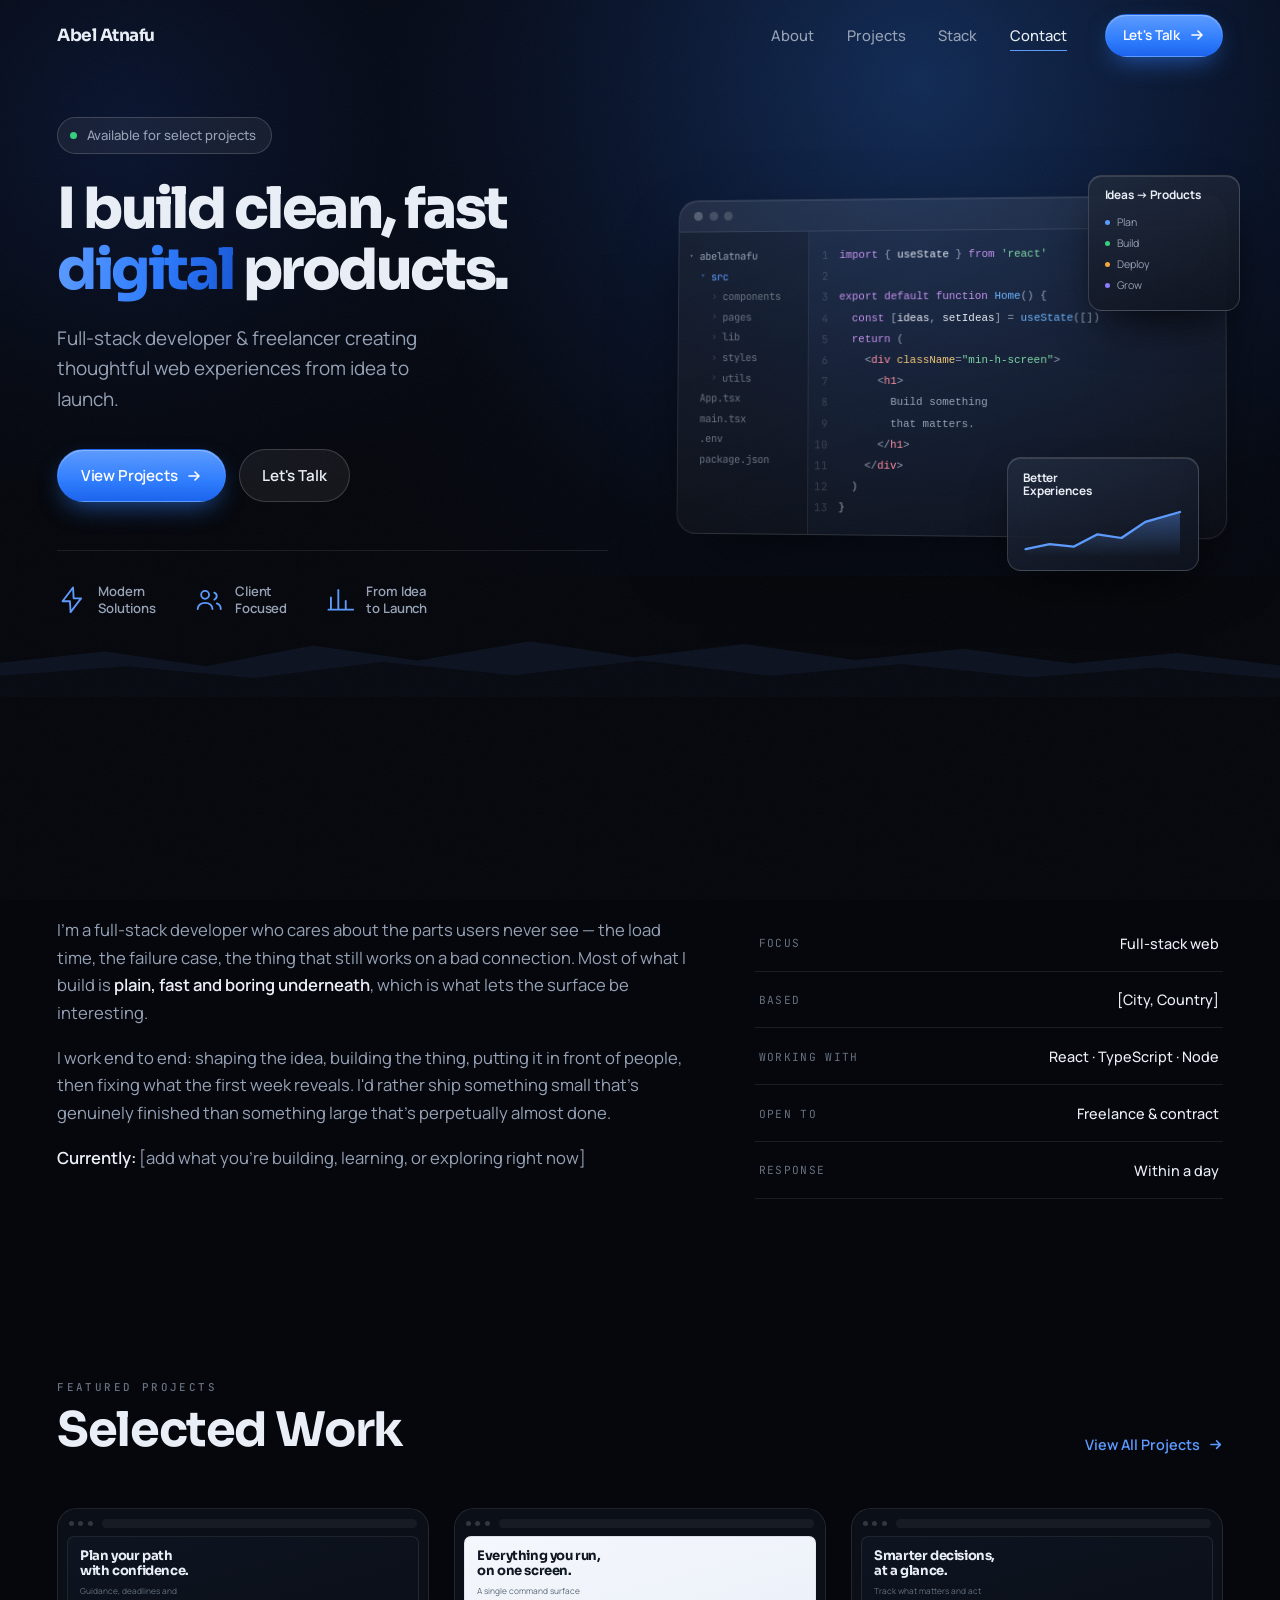
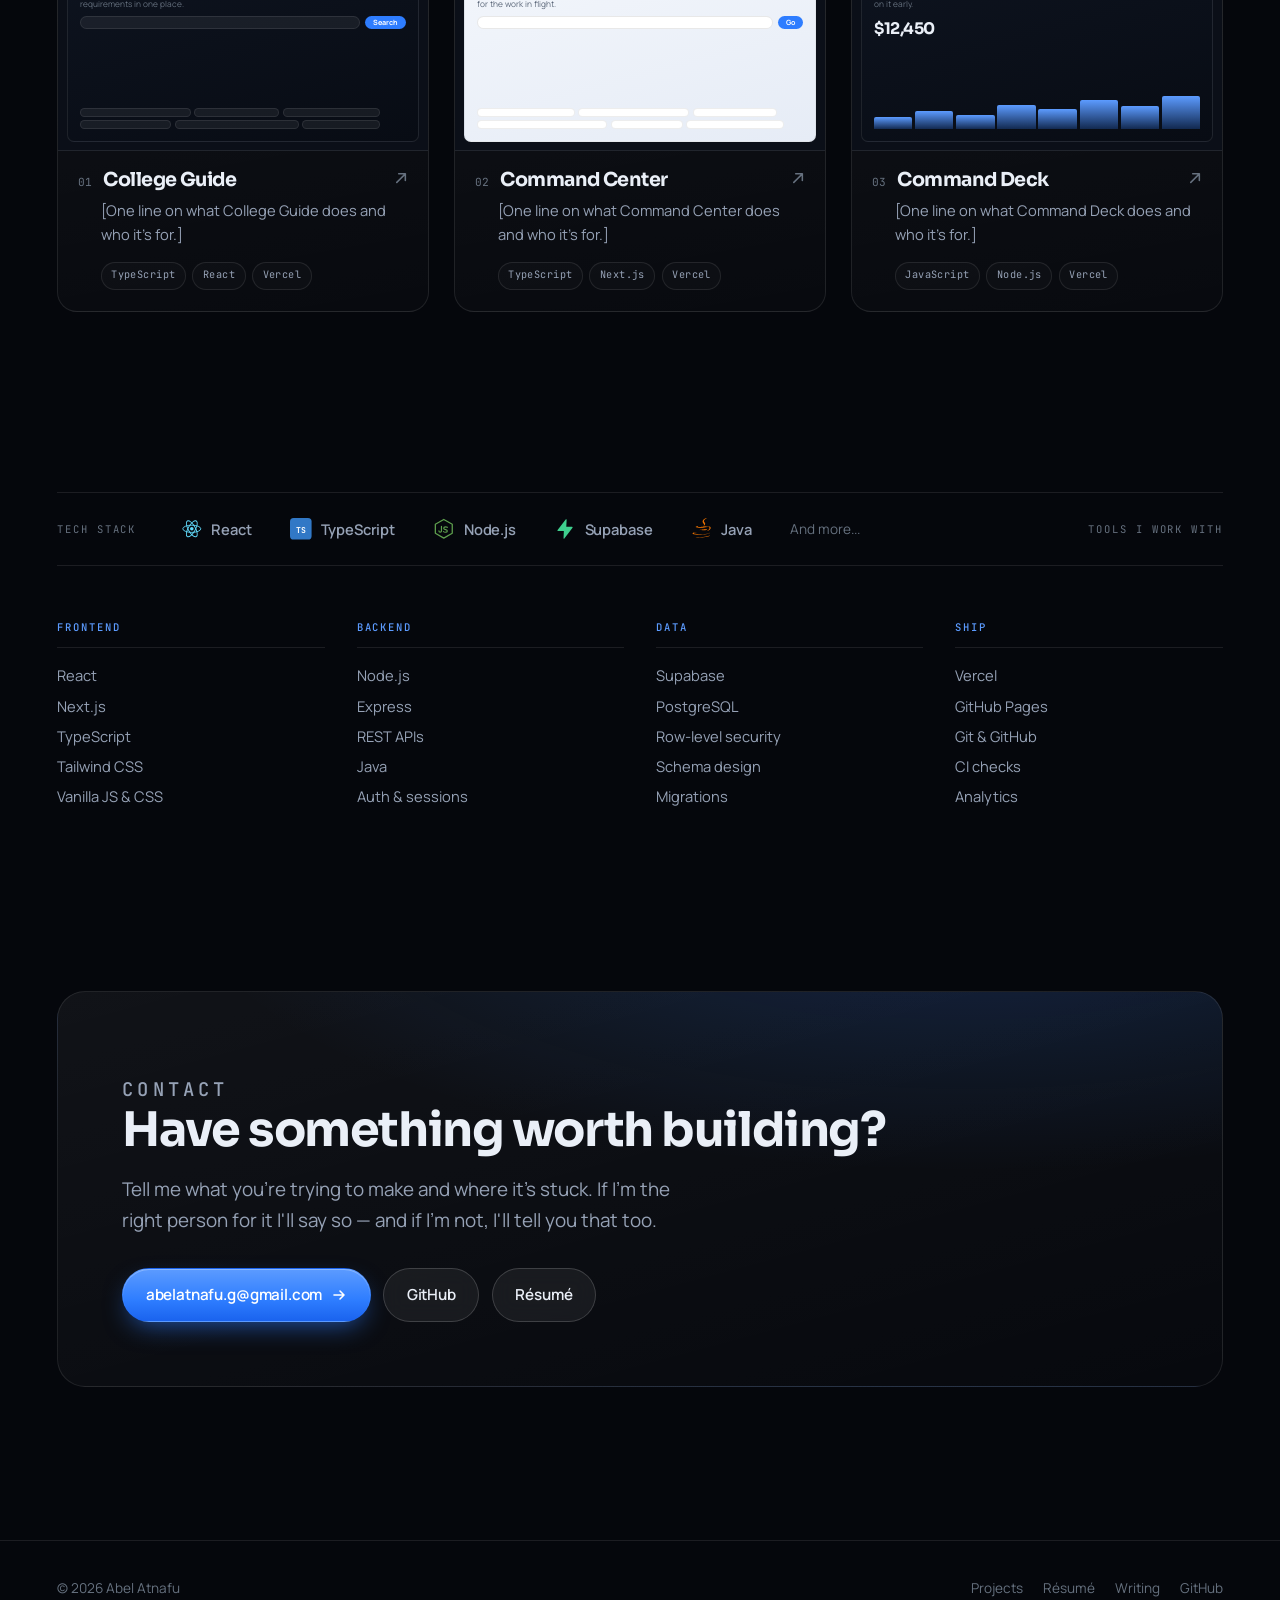
==== commit 9db88c2d: "Redesign homepage with dark technical theme Rebuilds index.html against the supplied reference desig" ====
--- a/index.html
+++ b/index.html
@@ -1,40 +1,32 @@
 <!DOCTYPE html>
 <html lang="en">
 <head>
-<script>
-  (function () {
-    try {
-      var t = localStorage.getItem('theme');
-      if (t === 'light' || t === 'dark') document.documentElement.setAttribute('data-theme', t);
-    } catch (e) {}
-  })();
-</script>
+<script>document.documentElement.classList.add('js');</script>
 <meta charset="UTF-8">
 <meta name="viewport" content="width=device-width, initial-scale=1">
-<title>Abel Atnafu — Software Engineer</title>
-<meta name="description" content="Portfolio of Abel Atnafu, a software engineer who builds fast, reliable software — from backend systems to the interfaces people touch.">
-<meta name="color-scheme" content="light dark">
-<meta name="theme-color" content="#F6F1E7" media="(prefers-color-scheme: light)">
-<meta name="theme-color" content="#14110B" media="(prefers-color-scheme: dark)">
+<title>Abel Atnafu — Full-stack Developer</title>
+<meta name="description" content="Abel Atnafu is a full-stack developer and freelancer building clean, fast digital products — thoughtful web experiences from idea to launch.">
+<meta name="color-scheme" content="dark">
+<meta name="theme-color" content="#05070C">
 <link rel="canonical" href="https://abelatnafu.com/">
 
 <meta property="og:type" content="website">
 <meta property="og:url" content="https://abelatnafu.com/">
-<meta property="og:title" content="Abel Atnafu — Software Engineer">
-<meta property="og:description" content="Portfolio of Abel Atnafu, a software engineer who builds fast, reliable software — from backend systems to the interfaces people touch.">
+<meta property="og:title" content="Abel Atnafu — Full-stack Developer">
+<meta property="og:description" content="I build clean, fast digital products. Full-stack developer & freelancer creating thoughtful web experiences from idea to launch.">
 <meta property="og:image" content="https://abelatnafu.com/assets/images/og-image.png">
 <meta property="og:image:width" content="1200">
 <meta property="og:image:height" content="630">
 <meta name="twitter:card" content="summary_large_image">
-<meta name="twitter:title" content="Abel Atnafu — Software Engineer">
-<meta name="twitter:description" content="Portfolio of Abel Atnafu, a software engineer who builds fast, reliable software.">
+<meta name="twitter:title" content="Abel Atnafu — Full-stack Developer">
+<meta name="twitter:description" content="I build clean, fast digital products — from idea to launch.">
 <meta name="twitter:image" content="https://abelatnafu.com/assets/images/og-image.png">
 
 <link rel="icon" href="/assets/images/favicon.svg" type="image/svg+xml">
 <link rel="preconnect" href="https://fonts.googleapis.com">
 <link rel="preconnect" href="https://fonts.gstatic.com" crossorigin>
-<link rel="stylesheet" href="https://fonts.googleapis.com/css2?family=Fraunces:ital,opsz,wght@0,9..144,400..900;1,9..144,400..900&family=Archivo:wght@400;500;600;700&family=IBM+Plex+Mono:wght@400;500&display=swap">
-<link rel="stylesheet" href="/assets/css/style.css">
+<link rel="stylesheet" href="https://fonts.googleapis.com/css2?family=Sora:wght@400;600;700;800&family=Manrope:wght@400;500;600;700&family=JetBrains+Mono:wght@400;500&display=swap">
+<link rel="stylesheet" href="/assets/css/site.css">
 
 <script type="application/ld+json">
 {
@@ -42,366 +34,401 @@
   "@type": "Person",
   "name": "Abel Atnafu",
   "url": "https://abelatnafu.com/",
-  "jobTitle": "Software Engineer",
+  "jobTitle": "Full-stack Developer",
+  "email": "mailto:abelatnafu.g@gmail.com",
   "sameAs": ["https://github.com/Abelatnaf"]
 }
 </script>
 </head>
 <body>
-<a class="skip-link" href="#main-content">Skip to content</a>
-<div class="scroll-progress" id="scrollProgress"></div>
+<a class="skip-link" href="#main">Skip to content</a>
 
 <header class="site-header" id="siteHeader">
   <div class="header-inner">
-    <a class="logo-mark" href="#top" aria-label="Abel Atnafu — home">
-      <svg viewBox="0 0 32 32" aria-hidden="true" focusable="false">
-        <rect width="32" height="32" rx="7" fill="#1B1712"/>
-        <path d="M16 7 L8.5 25.5 M16 7 L23.5 25.5 M11.4 19.2 H20.6" fill="none" stroke="#C1481E" stroke-width="2.4" stroke-linecap="round" stroke-linejoin="round"/>
-      </svg>
-      <span>Abel Atnafu</span>
-    </a>
-
-    <nav class="main-nav" aria-label="Primary">
+    <a class="wordmark" href="#top">Abel Atnafu</a>
+
+    <nav class="main-nav" id="nav" aria-label="Primary">
       <ul>
-        <li><a href="#about"><span class="n">01</span>About</a></li>
-        <li><a href="#experience"><span class="n">02</span>Experience</a></li>
-        <li><a href="#work"><span class="n">03</span>Work</a></li>
-        <li><a href="#writing"><span class="n">04</span>Writing</a></li>
-        <li><a href="#contact"><span class="n">05</span>Contact</a></li>
+        <li><a href="#about">About</a></li>
+        <li><a href="#work">Projects</a></li>
+        <li><a href="#stack">Stack</a></li>
+        <li><a href="#contact">Contact</a></li>
       </ul>
     </nav>
 
-    <div class="header-actions">
-      <button class="icon-btn theme-toggle" id="themeToggle" type="button" aria-label="Toggle color theme">
-        <svg class="icon-sun" viewBox="0 0 24 24" fill="none" stroke="currentColor" stroke-width="1.8" stroke-linecap="round" stroke-linejoin="round" aria-hidden="true"><circle cx="12" cy="12" r="4"/><path d="M12 2v2M12 20v2M4.93 4.93l1.41 1.41M17.66 17.66l1.41 1.41M2 12h2M20 12h2M6.34 17.66l-1.41 1.41M19.07 4.93l-1.41 1.41"/></svg>
-        <svg class="icon-moon" viewBox="0 0 24 24" fill="none" stroke="currentColor" stroke-width="1.8" stroke-linecap="round" stroke-linejoin="round" aria-hidden="true"><path d="M21 12.79A9 9 0 1 1 11.21 3 7 7 0 0 0 21 12.79z"/></svg>
-      </button>
-      <a class="icon-btn" href="/resume.html" aria-label="Résumé">
-        <svg viewBox="0 0 24 24" fill="none" stroke="currentColor" stroke-width="1.8" stroke-linecap="round" stroke-linejoin="round" aria-hidden="true"><path d="M14 2H6a2 2 0 0 0-2 2v16a2 2 0 0 0 2 2h12a2 2 0 0 0 2-2V8z"/><path d="M14 2v6h6"/><path d="M9 13h6M9 17h6M9 9h1"/></svg>
+    <a class="btn btn--primary btn--sm header-cta" href="#contact">
+      Let's Talk
+      <svg viewBox="0 0 16 16" fill="none" aria-hidden="true"><path d="M3 8h10M9 4l4 4-4 4" stroke="currentColor" stroke-width="1.6" stroke-linecap="round" stroke-linejoin="round"/></svg>
+    </a>
+
+    <button class="nav-toggle" id="navToggle" aria-expanded="false" aria-controls="nav" aria-label="Menu"><span></span></button>
+  </div>
+</header>
+
+<main id="main">
+
+<!-- ============================ HERO ============================ -->
+<section class="hero" id="top">
+  <div class="shell hero-grid">
+
+    <div class="hero-copy">
+      <div class="st">
+        <span class="pill"><span class="dot"></span> Available for select projects</span>
+      </div>
+
+      <h1 class="st">I build clean, fast<br><span class="grad-blue">digital</span> products.</h1>
+
+      <p class="hero-lead st">Full-stack developer &amp; freelancer creating thoughtful web experiences from idea to launch.</p>
+
+      <div class="hero-actions st">
+        <a class="btn btn--primary" href="#work">
+          View Projects
+          <svg viewBox="0 0 16 16" fill="none" aria-hidden="true"><path d="M3 8h10M9 4l4 4-4 4" stroke="currentColor" stroke-width="1.6" stroke-linecap="round" stroke-linejoin="round"/></svg>
+        </a>
+        <a class="btn btn--ghost" href="#contact">Let's Talk</a>
+      </div>
+
+      <div class="chips st">
+        <div class="chip">
+          <span class="chip-ic">
+            <svg viewBox="0 0 24 24" fill="none" aria-hidden="true"><path d="M13 2 4.5 13.2h6L11 22l8.5-11.2h-6L13 2Z" stroke="currentColor" stroke-width="1.5" stroke-linejoin="round"/></svg>
+          </span>
+          <span class="chip-tx">Modern<br>Solutions</span>
+        </div>
+        <div class="chip">
+          <span class="chip-ic">
+            <svg viewBox="0 0 24 24" fill="none" aria-hidden="true"><circle cx="9" cy="8" r="3.2" stroke="currentColor" stroke-width="1.5"/><path d="M3 19.5c0-3 2.7-5 6-5s6 2 6 5" stroke="currentColor" stroke-width="1.5" stroke-linecap="round"/><path d="M16.5 6.2a3 3 0 0 1 0 5.6M18.5 15c2 .7 3.2 2.3 3.2 4.5" stroke="currentColor" stroke-width="1.5" stroke-linecap="round"/></svg>
+          </span>
+          <span class="chip-tx">Client<br>Focused</span>
+        </div>
+        <div class="chip">
+          <span class="chip-ic">
+            <svg viewBox="0 0 24 24" fill="none" aria-hidden="true"><path d="M4 20V10M10 20V4M16 20v-7M22 20H2" stroke="currentColor" stroke-width="1.5" stroke-linecap="round"/></svg>
+          </span>
+          <span class="chip-tx">From Idea<br>to Launch</span>
+        </div>
+      </div>
+    </div>
+
+    <!-- ---------- Visual stage ---------- -->
+    <div class="stage">
+      <div class="editor glass">
+        <div class="editor-bar" aria-hidden="true"><b></b><b></b><b></b></div>
+
+        <div class="editor-body">
+          <ul class="filetree" aria-hidden="true">
+            <li class="fold"><span class="car">▾</span> abelatnafu</li>
+            <li class="fold open ind"><span class="car">▾</span> src</li>
+            <li class="ind" style="padding-left:1.6rem"><span class="car">›</span> components</li>
+            <li class="ind" style="padding-left:1.6rem"><span class="car">›</span> pages</li>
+            <li class="ind" style="padding-left:1.6rem"><span class="car">›</span> lib</li>
+            <li class="ind" style="padding-left:1.6rem"><span class="car">›</span> styles</li>
+            <li class="ind" style="padding-left:1.6rem"><span class="car">›</span> utils</li>
+            <li class="ind">App.tsx</li>
+            <li class="ind">main.tsx</li>
+            <li class="ind">.env</li>
+            <li class="ind">package.json</li>
+          </ul>
+
+          <div class="code">
+            <div class="gutter" aria-hidden="true">1<br>2<br>3<br>4<br>5<br>6<br>7<br>8<br>9<br>10<br>11<br>12<br>13</div>
+<pre><code><span class="t-key">import</span> { <span class="t-var">useState</span> } <span class="t-key">from</span> <span class="t-str">'react'</span>
+
+<span class="t-key">export default function</span> <span class="t-fn">Home</span>() {
+  <span class="t-key">const</span> [<span class="t-var">ideas</span>, <span class="t-var">setIdeas</span>] = <span class="t-fn">useState</span>([])
+  <span class="t-key">return</span> (
+    &lt;<span class="t-tag">div</span> <span class="t-att">className</span>=<span class="t-str">"min-h-screen"</span>&gt;
+      &lt;<span class="t-tag">h1</span>&gt;
+        Build something
+        that matters.
+      &lt;/<span class="t-tag">h1</span>&gt;
+    &lt;/<span class="t-tag">div</span>&gt;
+  )
+}</code></pre>
+          </div>
+        </div>
+      </div>
+
+      <div class="floats-mob">
+        <div class="float float--ideas glass">
+          <h4>Ideas → Products</h4>
+          <ul>
+            <li><i style="background:var(--blue-hi)"></i> Plan</li>
+            <li><i style="background:var(--green)"></i> Build</li>
+            <li><i style="background:var(--amber)"></i> Deploy</li>
+            <li><i style="background:var(--violet)"></i> Grow</li>
+          </ul>
+        </div>
+
+        <div class="float float--chart glass">
+          <h4>Better<br>Experiences</h4>
+          <svg class="spark" viewBox="0 0 120 40" preserveAspectRatio="none" aria-hidden="true">
+            <defs>
+              <linearGradient id="sparkFill" x1="0" y1="0" x2="0" y2="1">
+                <stop offset="0%" stop-color="#5C9BFF" stop-opacity=".38"/>
+                <stop offset="100%" stop-color="#5C9BFF" stop-opacity="0"/>
+              </linearGradient>
+            </defs>
+            <path d="M2 34 L20 30 L38 32 L56 22 L74 25 L92 12 L118 4 L118 40 L2 40 Z" fill="url(#sparkFill)"/>
+            <path class="ln" d="M2 34 L20 30 L38 32 L56 22 L74 25 L92 12 L118 4"/>
+          </svg>
+        </div>
+      </div>
+    </div>
+
+  </div>
+
+  <div class="rail" aria-hidden="true">
+    <span>Discipline</span><span>Creates</span><span>Freedom</span><i></i>
+  </div>
+
+  <svg class="ridge" viewBox="0 0 1440 260" preserveAspectRatio="none" aria-hidden="true">
+    <path d="M0 158 L118 126 L232 168 L352 108 L470 152 L596 96 L714 142 L838 104 L962 150 L1084 118 L1206 160 L1324 130 L1440 166 L1440 260 L0 260 Z" fill="#0C1220"/>
+    <path d="M0 196 L142 168 L286 202 L430 156 L578 194 L722 152 L868 196 L1014 162 L1160 200 L1300 172 L1440 204 L1440 260 L0 260 Z" fill="#070A11"/>
+  </svg>
+</section>
+
+<!-- ============================ ABOUT ============================ -->
+<section class="section" id="about">
+  <div class="shell">
+    <div class="sec-head rv">
+      <div>
+        <p class="eyebrow">About</p>
+        <h2>Built to ship.</h2>
+      </div>
+    </div>
+
+    <div class="about-grid">
+      <div class="about-copy rv">
+        <p>I'm a full-stack developer who cares about the parts users never see — the load time, the failure case, the thing that still works on a bad connection. Most of what I build is <strong>plain, fast and boring underneath</strong>, which is what lets the surface be interesting.</p>
+        <p>I work end to end: shaping the idea, building the thing, putting it in front of people, then fixing what the first week reveals. I'd rather ship something small that's genuinely finished than something large that's perpetually almost done.</p>
+        <p><strong>Currently:</strong> [add what you're building, learning, or exploring right now]</p>
+      </div>
+
+      <dl class="facts rv">
+        <div class="fact"><dt>Focus</dt><dd>Full-stack web</dd></div>
+        <div class="fact"><dt>Based</dt><dd>[City, Country]</dd></div>
+        <div class="fact"><dt>Working with</dt><dd>React · TypeScript · Node</dd></div>
+        <div class="fact"><dt>Open to</dt><dd>Freelance &amp; contract</dd></div>
+        <div class="fact"><dt>Response</dt><dd>Within a day</dd></div>
+      </dl>
+    </div>
+  </div>
+</section>
+
+<!-- ============================ WORK ============================ -->
+<section class="section" id="work">
+  <div class="shell">
+    <div class="sec-head rv">
+      <div>
+        <p class="eyebrow">Featured Projects</p>
+        <h2>Selected Work</h2>
+      </div>
+      <a class="link-arrow" href="https://github.com/Abelatnaf?tab=repositories">
+        View All Projects
+        <svg viewBox="0 0 16 16" fill="none" aria-hidden="true"><path d="M3 8h10M9 4l4 4-4 4" stroke="currentColor" stroke-width="1.6" stroke-linecap="round" stroke-linejoin="round"/></svg>
       </a>
-      <button class="hamburger" id="menuOpen" type="button" aria-controls="mobileNav" aria-expanded="false" aria-label="Open menu">
-        <span></span>
-      </button>
-    </div>
-  </div>
-</header>
-
-<div class="mobile-nav" id="mobileNav">
-  <div class="mobile-nav-top">
-    <a class="logo-mark" href="#top">
-      <svg viewBox="0 0 32 32" aria-hidden="true" focusable="false"><rect width="32" height="32" rx="7" fill="#1B1712"/><path d="M16 7 L8.5 25.5 M16 7 L23.5 25.5 M11.4 19.2 H20.6" fill="none" stroke="#C1481E" stroke-width="2.4" stroke-linecap="round" stroke-linejoin="round"/></svg>
-      <span>Abel Atnafu</span>
-    </a>
-    <button class="icon-btn" id="menuClose" type="button" aria-label="Close menu">
-      <svg viewBox="0 0 24 24" fill="none" stroke="currentColor" stroke-width="1.8" stroke-linecap="round" stroke-linejoin="round" aria-hidden="true"><path d="M18 6 6 18M6 6l12 12"/></svg>
-    </button>
-  </div>
-  <ul>
-    <li><a href="#about"><span class="n">01</span>About</a></li>
-    <li><a href="#experience"><span class="n">02</span>Experience</a></li>
-    <li><a href="#work"><span class="n">03</span>Work</a></li>
-    <li><a href="#writing"><span class="n">04</span>Writing</a></li>
-    <li><a href="#contact"><span class="n">05</span>Contact</a></li>
-    <li><a href="/resume.html"><span class="n">↗</span>Résumé</a></li>
-  </ul>
-</div>
-
-<main id="main-content">
-
-  <section class="hero" id="top">
-    <div class="container" style="position:relative;">
-      <div class="hero-eyebrow reveal">
-        <span class="dot" aria-hidden="true"></span>
-        <span class="eyebrow">Software Engineer</span>
-      </div>
-      <h1 class="reveal" style="--reveal-delay:.08s">
-        Abel<span class="last">Atnafu</span>
-      </h1>
-      <p class="lede reveal" style="--reveal-delay:.16s">
-        I build fast, reliable software — from backend systems and APIs to the
-        interfaces people actually touch. I like taking things apart to see how
-        they work, then leaving them a little better than I found them.
-      </p>
-      <div class="hero-actions reveal" style="--reveal-delay:.24s">
-        <a class="btn btn-primary" href="#work">View My Work</a>
-        <a class="btn btn-ghost" href="#contact">Get In Touch</a>
-        <a class="link-arrow" href="/resume.html">
-          Résumé
-          <svg viewBox="0 0 24 24" fill="none" stroke="currentColor" stroke-width="2" stroke-linecap="round" stroke-linejoin="round" aria-hidden="true"><path d="M7 17 17 7M9 7h8v8"/></svg>
+    </div>
+
+    <div class="work-grid">
+
+      <!-- 01 -->
+      <article class="card rv">
+        <div class="card-vis">
+          <div class="mock mock--dark">
+            <div class="mock-bar"><b></b><b></b><b></b><span></span></div>
+            <div class="mock-pane">
+              <div class="mock-h">Plan your path<br>with confidence.</div>
+              <div class="mock-sub">Guidance, deadlines and requirements in one place.</div>
+              <div class="mock-row"><span class="mock-input"></span><span class="mock-btn">Search</span></div>
+              <div class="mock-chips">
+                <i style="width:34%"></i><i style="width:26%"></i><i style="width:30%"></i>
+                <i style="width:28%"></i><i style="width:38%"></i><i style="width:24%"></i>
+              </div>
+            </div>
+          </div>
+        </div>
+        <div class="card-body">
+          <div class="card-top">
+            <span class="card-num">01</span>
+            <h3>College Guide</h3>
+            <span class="card-out"><svg viewBox="0 0 16 16" fill="none" aria-hidden="true"><path d="M6 3h7v7M13 3 4 12" stroke="currentColor" stroke-width="1.6" stroke-linecap="round" stroke-linejoin="round"/></svg></span>
+          </div>
+          <p class="card-desc">[One line on what College Guide does and who it's for.]</p>
+          <div class="tags"><span class="tag">TypeScript</span><span class="tag">React</span><span class="tag">Vercel</span></div>
+          <a class="card-link" href="https://college-guide-rho.vercel.app" target="_blank" rel="noopener" aria-label="College Guide — open live site"></a>
+        </div>
+      </article>
+
+      <!-- 02 -->
+      <article class="card rv">
+        <div class="card-vis">
+          <div class="mock mock--light">
+            <div class="mock-bar"><b></b><b></b><b></b><span></span></div>
+            <div class="mock-pane">
+              <div class="mock-h">Everything you run,<br>on one screen.</div>
+              <div class="mock-sub">A single command surface for the work in flight.</div>
+              <div class="mock-row"><span class="mock-input"></span><span class="mock-btn">Go</span></div>
+              <div class="mock-chips">
+                <i style="width:30%"></i><i style="width:34%"></i><i style="width:26%"></i>
+                <i style="width:40%"></i><i style="width:22%"></i><i style="width:30%"></i>
+              </div>
+            </div>
+          </div>
+        </div>
+        <div class="card-body">
+          <div class="card-top">
+            <span class="card-num">02</span>
+            <h3>Command Center</h3>
+            <span class="card-out"><svg viewBox="0 0 16 16" fill="none" aria-hidden="true"><path d="M6 3h7v7M13 3 4 12" stroke="currentColor" stroke-width="1.6" stroke-linecap="round" stroke-linejoin="round"/></svg></span>
+          </div>
+          <p class="card-desc">[One line on what Command Center does and who it's for.]</p>
+          <div class="tags"><span class="tag">TypeScript</span><span class="tag">Next.js</span><span class="tag">Vercel</span></div>
+          <a class="card-link" href="https://final-comand-center.vercel.app" target="_blank" rel="noopener" aria-label="Command Center — open live site"></a>
+        </div>
+      </article>
+
+      <!-- 03 -->
+      <article class="card rv">
+        <div class="card-vis">
+          <div class="mock mock--dark">
+            <div class="mock-bar"><b></b><b></b><b></b><span></span></div>
+            <div class="mock-pane">
+              <div class="mock-h">Smarter decisions,<br>at a glance.</div>
+              <div class="mock-sub">Track what matters and act on it early.</div>
+              <div class="mock-kpi">$12,450</div>
+              <div class="mock-bars">
+                <i style="height:38%"></i><i style="height:56%"></i><i style="height:44%"></i>
+                <i style="height:72%"></i><i style="height:60%"></i><i style="height:88%"></i>
+                <i style="height:70%"></i><i style="height:100%"></i>
+              </div>
+            </div>
+          </div>
+        </div>
+        <div class="card-body">
+          <div class="card-top">
+            <span class="card-num">03</span>
+            <h3>Command Deck</h3>
+            <span class="card-out"><svg viewBox="0 0 16 16" fill="none" aria-hidden="true"><path d="M6 3h7v7M13 3 4 12" stroke="currentColor" stroke-width="1.6" stroke-linecap="round" stroke-linejoin="round"/></svg></span>
+          </div>
+          <p class="card-desc">[One line on what Command Deck does and who it's for.]</p>
+          <div class="tags"><span class="tag">JavaScript</span><span class="tag">Node.js</span><span class="tag">Vercel</span></div>
+          <a class="card-link" href="https://command-deck-woad.vercel.app" target="_blank" rel="noopener" aria-label="Command Deck — open live site"></a>
+        </div>
+      </article>
+
+    </div>
+  </div>
+</section>
+
+<!-- ============================ STACK ============================ -->
+<section class="section" id="stack">
+  <div class="shell">
+    <div class="stack-strip rv">
+      <span class="stack-lab">Tech Stack</span>
+
+      <div class="stack-items">
+        <span class="stack-item">
+          <svg viewBox="0 0 24 24" aria-hidden="true">
+            <circle cx="12" cy="12" r="2" fill="#61DAFB"/>
+            <g fill="none" stroke="#61DAFB" stroke-width="1"><ellipse cx="12" cy="12" rx="10" ry="4"/><ellipse cx="12" cy="12" rx="10" ry="4" transform="rotate(60 12 12)"/><ellipse cx="12" cy="12" rx="10" ry="4" transform="rotate(120 12 12)"/></g>
+          </svg>
+          React
+        </span>
+
+        <span class="stack-item">
+          <svg viewBox="0 0 24 24" aria-hidden="true">
+            <rect width="24" height="24" rx="4" fill="#3178C6"/>
+            <text x="12" y="16.5" text-anchor="middle" font-family="JetBrains Mono, monospace" font-size="9" font-weight="700" fill="#fff">TS</text>
+          </svg>
+          TypeScript
+        </span>
+
+        <span class="stack-item">
+          <svg viewBox="0 0 24 24" aria-hidden="true">
+            <path d="M12 1.6 21.4 7v10L12 22.4 2.6 17V7L12 1.6Z" fill="none" stroke="#5FA04E" stroke-width="1.4" stroke-linejoin="round"/>
+            <path d="M9.4 9.2v5.2c0 .8-.6 1.3-1.4 1.3s-1.4-.5-1.4-1.3M11.6 15.1c.5.4 1.3.7 2.2.7 1.3 0 2.1-.5 2.1-1.4 0-1.9-4-1-4-3 0-.9.8-1.5 2-1.5.8 0 1.5.2 2 .5" fill="none" stroke="#5FA04E" stroke-width="1.3" stroke-linecap="round"/>
+          </svg>
+          Node.js
+        </span>
+
+        <span class="stack-item">
+          <svg viewBox="0 0 24 24" aria-hidden="true">
+            <path d="M13.2 1.5 4 13.4a.7.7 0 0 0 .55 1.15h6.4l-.35 7.9a.5.5 0 0 0 .9.33L20.6 10.9a.7.7 0 0 0-.55-1.15h-6.4l.4-7.9a.5.5 0 0 0-.85-.35Z" fill="#3ECF8E"/>
+          </svg>
+          Supabase
+        </span>
+
+        <span class="stack-item">
+          <svg viewBox="0 0 24 24" aria-hidden="true">
+            <path d="M9.6 13.8s-1-.6.7-.8c0 0 3.4-.3 6.6-.9 0 0 .6.4 1.4.6-4.4 1.9-9.9.1-8.7 1.1ZM9 11s-1.1-.8.6-1c0 0 3.6-.3 6.3-.9 0 0 .5.5 1.2.7-4.5 1.3-9.5.1-8.1 1.2Z" fill="#E76F00"/>
+            <path d="M14 6.3c1.2 1.4-.3 2.7-.3 2.7s3.1-1.6 1.7-3.6c-1.3-1.9-2.3-2.8 3.1-5.9 0 0-8.7 2.2-4.5 6.8Z" fill="#E76F00"/>
+            <path d="M20.5 16s.8.6-.9 1.1c-3.2 1-13.2 1.3-16 0-1-.4.9-1.1 1.5-1.2.6-.1 1-.1 1-.1-1.1-.8-7.2 1.6-3.1 2.2 11.2 1.8 20.4-.8 17.5-2ZM10.2 8.2s-5.1 1.2-1.8 1.7c1.4.2 4.2.1 6.7-.1 2.1-.2 4.2-.5 4.2-.5s-.7.3-1.3.7c-5.2 1.4-15.2.8-12.3-.6 2.4-1.2 4.5-1.2 4.5-1.2ZM17.4 14.6c5.3-2.7 2.8-5.4 1.1-5-.4.1-.6.2-.6.2s.2-.3.5-.4c3.5-1.2 6.2 3.6-1.1 5.3 0 0 .1-.1.1-.1Z" fill="#E76F00"/>
+            <path d="M8 21.6c5.1.3 12.9-.2 13.1-2.6 0 0-.4.9-4.2 1.7-4.3.8-9.6.7-12.7.2 0 0 .7.6 3.8.7Z" fill="#E76F00"/>
+          </svg>
+          Java
+        </span>
+
+        <span class="stack-more">And more...</span>
+      </div>
+
+      <span class="stack-lab stack-lab--end">Tools I work with</span>
+    </div>
+
+    <div class="stack-cols">
+      <div class="stack-col rv">
+        <h4>Frontend</h4>
+        <ul><li>React</li><li>Next.js</li><li>TypeScript</li><li>Tailwind CSS</li><li>Vanilla JS &amp; CSS</li></ul>
+      </div>
+      <div class="stack-col rv">
+        <h4>Backend</h4>
+        <ul><li>Node.js</li><li>Express</li><li>REST APIs</li><li>Java</li><li>Auth &amp; sessions</li></ul>
+      </div>
+      <div class="stack-col rv">
+        <h4>Data</h4>
+        <ul><li>Supabase</li><li>PostgreSQL</li><li>Row-level security</li><li>Schema design</li><li>Migrations</li></ul>
+      </div>
+      <div class="stack-col rv">
+        <h4>Ship</h4>
+        <ul><li>Vercel</li><li>GitHub Pages</li><li>Git &amp; GitHub</li><li>CI checks</li><li>Analytics</li></ul>
+      </div>
+    </div>
+  </div>
+</section>
+
+<!-- ============================ CONTACT ============================ -->
+<section class="section" id="contact">
+  <div class="shell">
+    <div class="contact rv">
+      <p class="eyebrow">Contact</p>
+      <h2>Have something worth building?</h2>
+      <p>Tell me what you're trying to make and where it's stuck. If I'm the right person for it I'll say so — and if I'm not, I'll tell you that too.</p>
+      <div class="contact-actions">
+        <a class="btn btn--primary" href="mailto:abelatnafu.g@gmail.com">
+          abelatnafu.g@gmail.com
+          <svg viewBox="0 0 16 16" fill="none" aria-hidden="true"><path d="M3 8h10M9 4l4 4-4 4" stroke="currentColor" stroke-width="1.6" stroke-linecap="round" stroke-linejoin="round"/></svg>
         </a>
-      </div>
-      <div class="focus-ticker reveal" style="--reveal-delay:.32s">
-        <span>Backend Systems</span>
-        <span>Developer Tooling</span>
-        <span>Web Platforms</span>
-        <span>Design Systems</span>
-      </div>
-    </div>
-    <div class="scroll-cue" aria-hidden="true">
-      <span>Scroll</span>
-      <span class="line"></span>
-    </div>
-  </section>
-
-  <section class="section" id="about">
-    <div class="container">
-      <div class="section-head reveal">
-        <span class="idx">01</span>
-        <span class="rule-line"></span>
-        <span class="label">About</span>
-      </div>
-
-      <div class="about-grid">
-        <div class="about-bio reveal">
-          <h2 class="heading-lg">Building things that hold up.</h2>
-          <p style="margin-top:1.25rem;">
-            I'm a software engineer who likes taking systems apart to see how they
-            work, then putting them back together a little better than I found
-            them. My focus is the full stack — from data models and APIs to the
-            pixels people actually click on.
-          </p>
-          <p>
-            I care about software that's boring in the best way: predictable,
-            well-tested, and easy for the next person to pick up. Outside of
-            client work I spend my time on side projects, reading source code,
-            and writing about what I learn.
-          </p>
-          <p class="currently">
-            <b>Currently —</b> <span>[add what you're building, learning, or exploring right now]</span>
-          </p>
-        </div>
-
-        <div class="principles reveal" style="--reveal-delay:.1s" aria-label="How I work">
-          <div class="principle">
-            <span class="num">01</span>
-            <div><h3>Small, reversible steps</h3><p>Ship changes that are easy to review and even easier to undo.</p></div>
-          </div>
-          <div class="principle">
-            <span class="num">02</span>
-            <div><h3>Write for the next reader</h3><p>Code is read far more than it's written, so clarity beats cleverness.</p></div>
-          </div>
-          <div class="principle">
-            <span class="num">03</span>
-            <div><h3>Make the fast path the safe path</h3><p>The easiest way to do something should also be the correct way.</p></div>
-          </div>
-          <div class="principle">
-            <span class="num">04</span>
-            <div><h3>Measure, then optimize</h3><p>Intuition is a hypothesis, not a conclusion.</p></div>
-          </div>
-        </div>
-      </div>
-    </div>
-  </section>
-
-  <section class="section section--alt" id="experience">
-    <div class="container">
-      <div class="section-head reveal">
-        <span class="idx">02</span>
-        <span class="rule-line"></span>
-        <span class="label">Experience</span>
-      </div>
-      <h2 class="heading-lg reveal">Where I've worked</h2>
-
-      <div class="timeline" style="margin-top:2.5rem;">
-        <div class="timeline-item reveal">
-          <div class="timeline-date">[Mon Year] — Present</div>
-          <div>
-            <div class="timeline-role">[Job Title] <span>· [Company Name]</span></div>
-            <ul class="timeline-desc">
-              <li>[A key project you led or shipped, and the outcome it had.]</li>
-              <li>[Another responsibility, system you owned, or metric you moved.]</li>
-            </ul>
-          </div>
-        </div>
-        <div class="timeline-item reveal">
-          <div class="timeline-date">[Mon Year] — [Mon Year]</div>
-          <div>
-            <div class="timeline-role">[Job Title] <span>· [Company Name]</span></div>
-            <ul class="timeline-desc">
-              <li>[What the team was building and your part in it.]</li>
-              <li>[A specific problem you solved.]</li>
-            </ul>
-          </div>
-        </div>
-        <div class="timeline-item reveal">
-          <div class="timeline-date">[Mon Year] — [Mon Year]</div>
-          <div>
-            <div class="timeline-role">[Job Title] <span>· [Company Name]</span></div>
-            <ul class="timeline-desc">
-              <li>[Where this role started — first real project, first bug, first launch.]</li>
-            </ul>
-          </div>
-        </div>
-      </div>
-
-      <div class="more-resume reveal">
-        <a class="link-arrow" href="/resume.html">
-          Earlier roles &amp; education on the full résumé
-          <svg viewBox="0 0 24 24" fill="none" stroke="currentColor" stroke-width="2" stroke-linecap="round" stroke-linejoin="round" aria-hidden="true"><path d="M7 17 17 7M9 7h8v8"/></svg>
-        </a>
-      </div>
-
-      <div class="toolbox reveal">
-        <p class="eyebrow" style="margin-bottom:1rem;">Toolbox</p>
-        <div class="toolbox-group">
-          <h3>Languages</h3>
-          <div class="tag-row">
-            <span class="tag">TypeScript</span><span class="tag">JavaScript</span><span class="tag">Python</span><span class="tag">Go</span><span class="tag">SQL</span>
-          </div>
-        </div>
-        <div class="toolbox-group">
-          <h3>Frameworks</h3>
-          <div class="tag-row">
-            <span class="tag">React</span><span class="tag">Next.js</span><span class="tag">Node.js</span><span class="tag">Django</span>
-          </div>
-        </div>
-        <div class="toolbox-group">
-          <h3>Infra &amp; Tools</h3>
-          <div class="tag-row">
-            <span class="tag">PostgreSQL</span><span class="tag">Docker</span><span class="tag">AWS</span><span class="tag">Git</span><span class="tag">Linux</span>
-          </div>
-        </div>
-      </div>
-    </div>
-  </section>
-
-  <section class="section" id="work">
-    <div class="container">
-      <div class="section-head reveal">
-        <span class="idx">03</span>
-        <span class="rule-line"></span>
-        <span class="label">Selected Work</span>
-      </div>
-      <h2 class="heading-lg reveal">Things I've built</h2>
-      <p class="lede reveal" style="margin-top:.75rem;">Three slots, ready for your best work — swap these for real projects with real links.</p>
-
-      <div class="work-grid">
-        <article class="work-card reveal">
-          <div class="work-cover"><span class="idx">01</span></div>
-          <div class="work-body">
-            <h3>[Project Name]</h3>
-            <p>[One or two sentences on the problem this project solves and why it matters.]</p>
-            <div class="tag-row"><span class="tag">[Tech]</span><span class="tag">[Tech]</span><span class="tag">[Tech]</span></div>
-            <div class="work-links">
-              <a href="#work">Code ↗</a>
-              <a href="#work">Live ↗</a>
-            </div>
-          </div>
-        </article>
-        <article class="work-card reveal" style="--reveal-delay:.1s">
-          <div class="work-cover"><span class="idx">02</span></div>
-          <div class="work-body">
-            <h3>[Project Name]</h3>
-            <p>[One or two sentences on the problem this project solves and why it matters.]</p>
-            <div class="tag-row"><span class="tag">[Tech]</span><span class="tag">[Tech]</span><span class="tag">[Tech]</span></div>
-            <div class="work-links">
-              <a href="#work">Code ↗</a>
-              <a href="#work">Live ↗</a>
-            </div>
-          </div>
-        </article>
-        <article class="work-card reveal" style="--reveal-delay:.2s">
-          <div class="work-cover"><span class="idx">03</span></div>
-          <div class="work-body">
-            <h3>[Project Name]</h3>
-            <p>[One or two sentences on the problem this project solves and why it matters.]</p>
-            <div class="tag-row"><span class="tag">[Tech]</span><span class="tag">[Tech]</span><span class="tag">[Tech]</span></div>
-            <div class="work-links">
-              <a href="#work">Code ↗</a>
-              <a href="#work">Live ↗</a>
-            </div>
-          </div>
-        </article>
-      </div>
-
-      <div class="work-more reveal">
-        <a class="link-arrow" href="https://github.com/Abelatnaf" target="_blank" rel="noopener">
-          See more on GitHub
-          <svg viewBox="0 0 24 24" fill="none" stroke="currentColor" stroke-width="2" stroke-linecap="round" stroke-linejoin="round" aria-hidden="true"><path d="M7 17 17 7M9 7h8v8"/></svg>
-        </a>
-      </div>
-    </div>
-  </section>
-
-  <section class="section section--alt" id="writing">
-    <div class="container">
-      <div class="section-head reveal">
-        <span class="idx">04</span>
-        <span class="rule-line"></span>
-        <span class="label">Writing</span>
-      </div>
-      <h2 class="heading-lg reveal">Notes &amp; essays</h2>
-
-      <div class="writing-grid" style="margin-top:2.5rem;">
-        <a class="post-card reveal" href="/blog/rebuilding-in-the-open.html">
-          <div class="post-date">Aug 2026</div>
-          <h3>Rebuilding this site in the open</h3>
-          <p>Why I tore down the old placeholder and started this portfolio from scratch — plus what's still left to fill in.</p>
-          <span class="link-arrow">
-            Read the post
-            <svg viewBox="0 0 24 24" fill="none" stroke="currentColor" stroke-width="2" stroke-linecap="round" stroke-linejoin="round" aria-hidden="true"><path d="M7 17 17 7M9 7h8v8"/></svg>
-          </span>
-        </a>
-        <a class="post-card post-card--ghost reveal" style="--reveal-delay:.1s" href="/blog/">
-          <span class="plus">+</span>
-          <p>Your next post starts here — drop a new file in <code>/blog</code> and link it from the index.</p>
-        </a>
-      </div>
-
-      <div class="writing-more reveal">
-        <a class="link-arrow" href="/blog/">
-          View all posts
-          <svg viewBox="0 0 24 24" fill="none" stroke="currentColor" stroke-width="2" stroke-linecap="round" stroke-linejoin="round" aria-hidden="true"><path d="M7 17 17 7M9 7h8v8"/></svg>
-        </a>
-      </div>
-    </div>
-  </section>
-
-  <section class="section contact-section" id="contact">
-    <div class="container">
-      <div class="section-head reveal">
-        <span class="idx">05</span>
-        <span class="rule-line"></span>
-        <span class="label">Contact</span>
-      </div>
-      <h2 class="heading-lg reveal">Let's build something.</h2>
-      <p class="lede reveal" style="margin-top:.75rem;">
-        Have a project, a role, or just want to talk shop? I read every message
-        myself and try to reply promptly.
-      </p>
-      <a class="contact-email reveal" href="mailto:abelatnafu.g@gmail.com">abelatnafu.g@gmail.com</a>
-      <div>
-        <button class="copy-email reveal" id="copyEmail" type="button" data-email="abelatnafu.g@gmail.com">
-          <svg viewBox="0 0 24 24" fill="none" stroke="currentColor" stroke-width="1.8" stroke-linecap="round" stroke-linejoin="round" aria-hidden="true"><rect x="9" y="9" width="11" height="11" rx="2"/><path d="M5 15H4a1 1 0 0 1-1-1V4a1 1 0 0 1 1-1h10a1 1 0 0 1 1 1v1"/></svg>
-          <span data-label>Copy email</span>
-        </button>
-      </div>
-
-      <div class="contact-links reveal">
-        <a href="mailto:abelatnafu.g@gmail.com">
-          <svg viewBox="0 0 24 24" fill="none" stroke="currentColor" stroke-width="1.8" stroke-linecap="round" stroke-linejoin="round" aria-hidden="true"><path d="M3.5 5.5h17v13h-17z"/><path d="m4 6 8 7 8-7"/></svg>
-          Email
-        </a>
-        <a href="https://github.com/Abelatnaf" target="_blank" rel="noopener">
-          <svg viewBox="0 0 24 24" aria-hidden="true"><path fill="currentColor" d="M12 .5C5.73.5.5 5.73.5 12c0 5.08 3.29 9.39 7.86 10.91.57.1.78-.25.78-.55 0-.27-.01-1.16-.02-2.11-3.2.7-3.88-1.36-3.88-1.36-.52-1.34-1.28-1.7-1.28-1.7-1.04-.72.08-.7.08-.7 1.15.08 1.76 1.19 1.76 1.19 1.03 1.75 2.69 1.25 3.34.96.1-.74.4-1.25.73-1.54-2.55-.29-5.23-1.28-5.23-5.7 0-1.26.45-2.29 1.19-3.09-.12-.29-.52-1.47.11-3.06 0 0 .97-.31 3.18 1.18a11.1 11.1 0 0 1 2.9-.39c.98.01 1.97.13 2.9.39 2.2-1.49 3.17-1.18 3.17-1.18.63 1.6.23 2.77.11 3.06.74.8 1.19 1.83 1.19 3.09 0 4.43-2.69 5.4-5.25 5.69.41.36.78 1.06.78 2.14 0 1.55-.01 2.79-.01 3.17 0 .3.21.66.79.55A10.52 10.52 0 0 0 23.5 12C23.5 5.73 18.27.5 12 .5Z"/></svg>
-          GitHub
-        </a>
-      </div>
-    </div>
-  </section>
+        <a class="btn btn--ghost" href="https://github.com/Abelatnaf" target="_blank" rel="noopener">GitHub</a>
+        <a class="btn btn--ghost" href="/resume.html">Résumé</a>
+      </div>
+    </div>
+  </div>
+</section>
 
 </main>
 
 <footer class="site-footer">
-  <div class="container footer-inner">
-    <p>© 2026 Abel Atnafu. Designed &amp; built by hand.</p>
-    <div class="footer-links">
-      <span>Set in Fraunces &amp; Archivo</span>
-      <a href="#top">Back to top ↑</a>
-    </div>
+  <div class="shell footer-inner">
+    <p>© <span id="yr">2026</span> Abel Atnafu</p>
+    <nav class="footer-links" aria-label="Footer">
+      <a href="#work">Projects</a>
+      <a href="/resume.html">Résumé</a>
+      <a href="/blog/">Writing</a>
+      <a href="https://github.com/Abelatnaf" target="_blank" rel="noopener">GitHub</a>
+    </nav>
   </div>
 </footer>
 
-<script src="/assets/js/main.js" defer></script>
+<script src="/assets/js/site.js" defer></script>
 </body>
 </html>
--- a/assets/css/site.css
+++ b/assets/css/site.css
@@ -0,0 +1,854 @@
+/* =================================================================
+   abelatnafu.com — dark technical portfolio
+   Deep space ground, one electric blue, glass panels, mono accents.
+   Committed dark theme: no light mode on this page by design.
+   ================================================================= */
+
+/* ---------- Reset ---------- */
+*, *::before, *::after { box-sizing: border-box; }
+* { margin: 0; }
+html { -webkit-text-size-adjust: 100%; scroll-behavior: smooth; }
+body { min-height: 100vh; }
+img, svg { display: block; max-width: 100%; }
+a { color: inherit; text-decoration: none; }
+button { font: inherit; color: inherit; background: none; border: none; cursor: pointer; }
+ul, ol { list-style: none; padding: 0; }
+
+/* ---------- Tokens ---------- */
+:root {
+  color-scheme: dark;
+
+  --bg:        #05070C;
+  --bg-2:      #080B12;
+  --bg-3:      #0B0F18;
+  --ridge-1:   #0C1220;
+  --ridge-2:   #070A11;
+
+  --panel:     rgba(255,255,255,.035);
+  --panel-2:   rgba(255,255,255,.06);
+  --panel-3:   rgba(255,255,255,.09);
+  --line:      rgba(255,255,255,.09);
+  --line-2:    rgba(255,255,255,.17);
+
+  --text:      #EAEFF7;
+  --text-2:    #96A2B6;
+  --text-3:    #66717F;
+
+  --blue:      #2E7DFF;
+  --blue-hi:   #5C9BFF;
+  --blue-deep: #0A3AA8;
+  --green:     #35D07F;
+  --amber:     #F2A93B;
+  --violet:    #8B7BFF;
+
+  --font-display: 'Sora', 'Segoe UI', sans-serif;
+  --font-body:    'Manrope', 'Segoe UI', sans-serif;
+  --font-mono:    'JetBrains Mono', ui-monospace, SFMono-Regular, Menlo, monospace;
+
+  --fs-hero:  clamp(2.4rem, 1.15rem + 4vw, 3.55rem);
+  --fs-h2:    clamp(1.85rem, 1.3rem + 2.1vw, 3rem);
+  --fs-h3:    clamp(1.05rem, .98rem + .35vw, 1.2rem);
+  --fs-lead:  clamp(1.02rem, .96rem + .35vw, 1.18rem);
+
+  --maxw: 78rem;
+  --pad:  clamp(1.15rem, .5rem + 2.6vw, 3.25rem);
+  --header-h: 4.5rem;
+
+  --r-sm: 8px; --r-md: 14px; --r-lg: 20px; --r-xl: 28px;
+  --ease: cubic-bezier(.2, .8, .2, 1);
+  --ease-out: cubic-bezier(.16, 1, .3, 1);
+}
+
+/* ---------- Base ---------- */
+body {
+  background: var(--bg);
+  color: var(--text);
+  font-family: var(--font-body);
+  font-size: 1rem;
+  line-height: 1.65;
+  font-weight: 400;
+  -webkit-font-smoothing: antialiased;
+  overflow-x: hidden;
+}
+
+/* Grain: keeps the flat darks from banding */
+body::after {
+  content: '';
+  position: fixed;
+  inset: 0;
+  z-index: 9999;
+  pointer-events: none;
+  opacity: .035;
+  background-image: url("data:image/svg+xml,%3Csvg xmlns='http://www.w3.org/2000/svg' width='140' height='140'%3E%3Cfilter id='n'%3E%3CfeTurbulence type='fractalNoise' baseFrequency='.85' numOctaves='3'/%3E%3C/filter%3E%3Crect width='140' height='140' filter='url(%23n)'/%3E%3C/svg%3E");
+}
+
+::selection { background: var(--blue); color: #fff; }
+
+:focus-visible {
+  outline: 2px solid var(--blue-hi);
+  outline-offset: 3px;
+  border-radius: 4px;
+}
+
+.skip-link {
+  position: absolute; left: -9999px; top: 0; z-index: 10000;
+  background: var(--blue); color: #fff;
+  padding: .7rem 1.1rem; border-radius: 0 0 var(--r-sm) 0;
+  font-weight: 600; font-size: .9rem;
+}
+.skip-link:focus { left: 0; }
+
+.shell {
+  width: 100%;
+  max-width: var(--maxw);
+  margin-inline: auto;
+  padding-inline: var(--pad);
+}
+
+/* ---------- Typography helpers ---------- */
+h1, h2, h3, h4 {
+  font-family: var(--font-display);
+  font-weight: 700;
+  line-height: 1.08;
+  letter-spacing: -.03em;
+}
+
+.eyebrow {
+  font-family: var(--font-mono);
+  font-size: .68rem;
+  letter-spacing: .22em;
+  text-transform: uppercase;
+  color: var(--text-3);
+  font-weight: 500;
+}
+
+.grad-blue {
+  background: linear-gradient(100deg, var(--blue-hi), var(--blue) 55%, #1758D8);
+  -webkit-background-clip: text;
+  background-clip: text;
+  color: transparent;
+}
+
+/* ---------- Buttons ---------- */
+.btn {
+  display: inline-flex;
+  align-items: center;
+  gap: .55rem;
+  font-family: var(--font-body);
+  font-weight: 600;
+  font-size: .95rem;
+  letter-spacing: -.01em;
+  padding: .82rem 1.4rem;
+  border-radius: 999px;
+  border: 1px solid transparent;
+  transition: transform var(--ease) .35s, background-color .25s, border-color .25s, box-shadow .35s;
+  white-space: nowrap;
+}
+.btn svg { width: 1rem; height: 1rem; transition: transform var(--ease) .35s; }
+.btn:hover svg { transform: translateX(3px); }
+
+.btn--primary {
+  background: linear-gradient(180deg, var(--blue-hi), var(--blue) 60%, #1A63EE);
+  color: #fff;
+  box-shadow: 0 1px 0 rgba(255,255,255,.28) inset, 0 10px 26px -8px rgba(46,125,255,.65);
+}
+.btn--primary:hover {
+  transform: translateY(-2px);
+  box-shadow: 0 1px 0 rgba(255,255,255,.34) inset, 0 16px 34px -8px rgba(46,125,255,.8);
+}
+
+.btn--ghost {
+  background: var(--panel-2);
+  border-color: var(--line-2);
+  color: var(--text);
+  backdrop-filter: blur(10px);
+}
+.btn--ghost:hover {
+  background: var(--panel-3);
+  border-color: rgba(255,255,255,.3);
+  transform: translateY(-2px);
+}
+
+.btn--sm { padding: .58rem 1.05rem; font-size: .85rem; }
+
+/* ---------- Header ---------- */
+.site-header {
+  position: fixed;
+  inset: 0 0 auto 0;
+  z-index: 100;
+  height: var(--header-h);
+  display: flex;
+  align-items: center;
+  transition: background-color .4s, border-color .4s, backdrop-filter .4s;
+  border-bottom: 1px solid transparent;
+}
+.site-header.is-stuck {
+  background: rgba(5,7,12,.72);
+  backdrop-filter: blur(18px) saturate(140%);
+  border-bottom-color: var(--line);
+}
+.header-inner {
+  width: 100%;
+  max-width: var(--maxw);
+  margin-inline: auto;
+  padding-inline: var(--pad);
+  display: flex;
+  align-items: center;
+  gap: 1.5rem;
+}
+
+.wordmark {
+  font-family: var(--font-display);
+  font-weight: 700;
+  font-size: 1.06rem;
+  letter-spacing: -.03em;
+  margin-right: auto;
+}
+.wordmark:hover { color: #fff; }
+
+.main-nav ul { display: flex; gap: .35rem; }
+.main-nav a {
+  position: relative;
+  display: block;
+  padding: .5rem .85rem;
+  font-size: .92rem;
+  font-weight: 500;
+  color: var(--text-2);
+  border-radius: var(--r-sm);
+  transition: color .25s;
+}
+.main-nav a::after {
+  content: '';
+  position: absolute;
+  left: .85rem; right: .85rem; bottom: .3rem;
+  height: 1px;
+  background: var(--blue-hi);
+  transform: scaleX(0);
+  transform-origin: left;
+  transition: transform var(--ease) .4s;
+}
+.main-nav a:hover, .main-nav a[aria-current="true"] { color: var(--text); }
+.main-nav a:hover::after, .main-nav a[aria-current="true"]::after { transform: scaleX(1); }
+
+.nav-toggle { display: none; }
+
+@media (max-width: 860px) {
+  .main-nav {
+    position: fixed;
+    inset: var(--header-h) 0 auto 0;
+    background: rgba(6,9,15,.96);
+    backdrop-filter: blur(20px);
+    border-bottom: 1px solid var(--line);
+    padding: .75rem var(--pad) 1.25rem;
+    display: none;
+  }
+  .main-nav.is-open { display: block; }
+  .main-nav ul { flex-direction: column; gap: 0; }
+  .main-nav a { padding: .85rem .25rem; font-size: 1rem; border-bottom: 1px solid var(--line); }
+  .main-nav a::after { display: none; }
+  .header-cta { display: none; }
+  .nav-toggle {
+    display: grid;
+    place-items: center;
+    width: 2.5rem; height: 2.5rem;
+    border: 1px solid var(--line-2);
+    border-radius: var(--r-sm);
+    background: var(--panel-2);
+  }
+  .nav-toggle span {
+    display: block; width: 16px; height: 1.5px;
+    background: var(--text);
+    box-shadow: 0 -5px 0 var(--text), 0 5px 0 var(--text);
+    transition: all .3s;
+  }
+  .nav-toggle[aria-expanded="true"] span { box-shadow: none; transform: rotate(45deg); }
+  .nav-toggle[aria-expanded="true"] span::after {
+    content: ''; position: absolute; width: 16px; height: 1.5px;
+    background: var(--text); transform: rotate(-90deg);
+  }
+}
+
+/* ---------- Hero ---------- */
+.hero {
+  position: relative;
+  padding-top: calc(var(--header-h) + clamp(2.5rem, 5vh, 4.5rem));
+  padding-bottom: clamp(4.5rem, 9vh, 7rem);
+  overflow: hidden;
+  isolation: isolate;
+}
+
+/* Atmosphere: two glows, one cool rim */
+.hero::before,
+.hero::after {
+  content: '';
+  position: absolute;
+  z-index: -2;
+  pointer-events: none;
+}
+.hero::before {
+  width: 105rem; height: 62rem;
+  top: -26rem; right: -30rem;
+  background: radial-gradient(circle at center,
+    rgba(46,125,255,.30) 0%,
+    rgba(30,86,205,.16) 32%,
+    rgba(10,32,90,.06) 55%,
+    transparent 72%);
+}
+.hero::after {
+  width: 60rem; height: 44rem;
+  top: -14rem; left: -22rem;
+  background: radial-gradient(circle at center,
+    rgba(28,74,190,.20) 0%,
+    rgba(12,34,96,.09) 45%,
+    transparent 70%);
+}
+
+.hero-grid {
+  display: grid;
+  grid-template-columns: minmax(0, 1fr) minmax(0, 1fr);
+  gap: clamp(2.5rem, 5vw, 4.5rem);
+  align-items: center;
+}
+@media (max-width: 1000px) {
+  .hero-grid { grid-template-columns: 1fr; gap: 3.5rem; }
+}
+
+/* Availability pill */
+.pill {
+  display: inline-flex;
+  align-items: center;
+  gap: .6rem;
+  padding: .42rem .95rem .42rem .75rem;
+  border: 1px solid var(--line-2);
+  border-radius: 999px;
+  background: var(--panel-2);
+  backdrop-filter: blur(10px);
+  font-size: .82rem;
+  font-weight: 500;
+  color: var(--text-2);
+}
+.dot {
+  width: 7px; height: 7px;
+  border-radius: 50%;
+  background: var(--green);
+  box-shadow: 0 0 0 0 rgba(53,208,127,.65);
+  animation: ping 2.4s var(--ease-out) infinite;
+}
+@keyframes ping {
+  0%   { box-shadow: 0 0 0 0 rgba(53,208,127,.6); }
+  70%  { box-shadow: 0 0 0 8px rgba(53,208,127,0); }
+  100% { box-shadow: 0 0 0 0 rgba(53,208,127,0); }
+}
+
+.hero h1 {
+  font-size: var(--fs-hero);
+  font-weight: 800;
+  margin-top: 1.5rem;
+  letter-spacing: -.045em;
+}
+.hero-lead {
+  font-size: var(--fs-lead);
+  color: var(--text-2);
+  max-width: 33ch;
+  margin-top: 1.4rem;
+  line-height: 1.6;
+}
+.hero-actions {
+  display: flex;
+  flex-wrap: wrap;
+  gap: .8rem;
+  margin-top: 2.2rem;
+}
+
+/* Three value chips */
+.chips {
+  display: flex;
+  flex-wrap: wrap;
+  gap: clamp(1.25rem, 3vw, 2.4rem);
+  margin-top: 3rem;
+  padding-top: 2rem;
+  border-top: 1px solid var(--line);
+}
+.chip { display: flex; align-items: center; gap: .7rem; }
+.chip-ic {
+  flex: none;
+  display: grid; place-items: center;
+  width: 1.85rem; height: 1.85rem;
+  color: var(--blue-hi);
+}
+.chip-ic svg { width: 100%; height: 100%; }
+.chip-tx {
+  font-size: .82rem;
+  font-weight: 600;
+  line-height: 1.25;
+  color: var(--text-2);
+  letter-spacing: -.01em;
+}
+
+/* Vertical rail */
+.rail {
+  position: absolute;
+  right: max(.9rem, calc((100vw - var(--maxw)) / 2 - 1.5rem));
+  top: 58%;
+  transform: translateY(-50%);
+  display: grid;
+  gap: .5rem;
+  justify-items: end;
+  font-family: var(--font-mono);
+  font-size: .58rem;
+  letter-spacing: .3em;
+  color: var(--text-3);
+  text-transform: uppercase;
+  pointer-events: none;
+}
+.rail i { display: block; width: 1.6rem; height: 1px; background: var(--line-2); margin-top: .4rem; }
+@media (max-width: 1280px) { .rail { display: none; } }
+
+/* ---------- Hero visual: editor + floating cards ---------- */
+.stage {
+  position: relative;
+  perspective: 1400px;
+}
+
+.glass {
+  border: 1px solid var(--line);
+  background: linear-gradient(160deg, rgba(255,255,255,.075), rgba(255,255,255,.022));
+  backdrop-filter: blur(16px) saturate(130%);
+  box-shadow:
+    0 1px 0 rgba(255,255,255,.09) inset,
+    0 30px 70px -24px rgba(0,0,0,.85);
+}
+
+.editor {
+  position: relative;
+  z-index: 2;
+  border-radius: var(--r-lg);
+  overflow: hidden;
+  transform: rotateY(-5deg) rotateX(1.5deg);
+  transform-style: preserve-3d;
+  transition: transform 1s var(--ease-out);
+}
+.stage:hover .editor { transform: rotateY(-2deg) rotateX(.5deg); }
+@media (max-width: 1000px) {
+  .editor, .stage:hover .editor { transform: none; }
+}
+
+.editor-bar {
+  display: flex;
+  align-items: center;
+  gap: .4rem;
+  padding: .7rem .95rem;
+  border-bottom: 1px solid var(--line);
+  background: rgba(255,255,255,.02);
+}
+.editor-bar b {
+  width: 9px; height: 9px; border-radius: 50%;
+  background: rgba(255,255,255,.16);
+}
+.editor-bar b:first-child { background: rgba(255,255,255,.24); }
+
+.editor-body {
+  display: grid;
+  grid-template-columns: 8.4rem minmax(0, 1fr);
+  min-height: 15rem;
+}
+@media (max-width: 520px) {
+  .editor-body { grid-template-columns: 1fr; }
+  .filetree { display: none; }
+}
+
+.filetree {
+  border-right: 1px solid var(--line);
+  padding: .85rem .55rem;
+  font-family: var(--font-mono);
+  font-size: .66rem;
+  line-height: 1.95;
+  color: var(--text-3);
+  background: rgba(0,0,0,.18);
+}
+.filetree li { display: flex; align-items: center; gap: .34rem; padding-left: .1rem; white-space: nowrap; }
+.filetree .ind { padding-left: .85rem; }
+.filetree .fold { color: var(--text-2); }
+.filetree .fold.open { color: var(--blue-hi); }
+.filetree .car { font-size: .55rem; opacity: .6; }
+.filetree svg { width: .62rem; height: .62rem; flex: none; opacity: .75; }
+
+.code {
+  display: grid;
+  grid-template-columns: 1.9rem minmax(0, 1fr);
+  padding: .85rem .5rem .95rem 0;
+  font-family: var(--font-mono);
+  font-size: .68rem;
+  line-height: 1.95;
+  overflow-x: auto;
+}
+.gutter { text-align: right; padding-right: .7rem; color: rgba(255,255,255,.16); user-select: none; }
+.code pre { margin: 0; white-space: pre; color: var(--text-2); }
+.t-key  { color: #C792F0; }
+.t-fn   { color: #6BB5FF; }
+.t-str  { color: #7FD9A6; }
+.t-tag  { color: #FF8FA3; }
+.t-att  { color: #F2C879; }
+.t-var  { color: #EAEFF7; }
+.t-com  { color: rgba(255,255,255,.22); }
+
+/* Floating cards */
+.float {
+  position: absolute;
+  z-index: 3;
+  border-radius: var(--r-md);
+  padding: .85rem .95rem;
+  animation: bob 7s ease-in-out infinite;
+  background: linear-gradient(160deg, rgba(30,40,60,.92), rgba(12,17,28,.92));
+  border-color: var(--line-2);
+  box-shadow:
+    0 1px 0 rgba(255,255,255,.13) inset,
+    0 22px 48px -16px rgba(0,0,0,.95);
+}
+@keyframes bob {
+  0%, 100% { transform: translateY(0); }
+  50%      { transform: translateY(-9px); }
+}
+.float--ideas {
+  top: -1.4rem; right: -1.1rem;
+  width: 9.5rem;
+  animation-delay: -1.2s;
+}
+.float--chart {
+  bottom: -2.2rem; right: 1.5rem;
+  width: 12rem;
+  animation-delay: -4s;
+}
+@media (max-width: 1000px) {
+  .float--ideas { top: -1rem; right: -.5rem; }
+  .float--chart { bottom: -1.6rem; right: .5rem; }
+}
+@media (max-width: 620px) {
+  .float { position: static; width: auto !important; animation: none; margin-top: .9rem; }
+  .floats-mob { display: grid; grid-template-columns: 1fr 1fr; gap: .9rem; }
+}
+
+.float h4 {
+  font-family: var(--font-body);
+  font-size: .74rem;
+  font-weight: 700;
+  letter-spacing: -.01em;
+  margin-bottom: .6rem;
+}
+.float li {
+  display: flex; align-items: center; gap: .45rem;
+  font-size: .66rem;
+  color: var(--text-2);
+  line-height: 2;
+}
+.float li i { width: 5px; height: 5px; border-radius: 50%; flex: none; }
+
+.spark { width: 100%; height: 3.1rem; margin-top: .15rem; }
+.spark path.ln {
+  fill: none;
+  stroke: var(--blue-hi);
+  stroke-width: 1.8;
+  stroke-linecap: round;
+  stroke-linejoin: round;
+  stroke-dasharray: 220;
+  stroke-dashoffset: 220;
+  animation: draw 2.2s var(--ease-out) .5s forwards;
+}
+@keyframes draw { to { stroke-dashoffset: 0; } }
+
+/* Ridge silhouette closing the hero */
+.ridge {
+  position: absolute;
+  z-index: -1;
+  left: 0;
+  right: 0;
+  bottom: -1px;
+  width: 100%;
+  height: clamp(72px, 10vh, 132px);
+  pointer-events: none;
+}
+
+/* ---------- Sections ---------- */
+.section { padding-block: clamp(4.5rem, 10vh, 8rem); position: relative; }
+.section--hair { border-top: 1px solid var(--line); }
+
+.sec-head {
+  display: flex;
+  align-items: flex-end;
+  justify-content: space-between;
+  gap: 1.5rem;
+  flex-wrap: wrap;
+  margin-bottom: clamp(2.25rem, 4vw, 3.25rem);
+}
+.sec-head h2 { font-size: var(--fs-h2); margin-top: .55rem; }
+.link-arrow {
+  display: inline-flex; align-items: center; gap: .45rem;
+  font-size: .9rem; font-weight: 600; color: var(--blue-hi);
+  transition: gap .3s var(--ease);
+}
+.link-arrow svg { width: .95rem; height: .95rem; }
+.link-arrow:hover { gap: .8rem; }
+
+/* ---------- About ---------- */
+.about-grid {
+  display: grid;
+  grid-template-columns: minmax(0, 1.15fr) minmax(0, .85fr);
+  gap: clamp(2rem, 5vw, 4.5rem);
+  align-items: start;
+}
+@media (max-width: 900px) { .about-grid { grid-template-columns: 1fr; } }
+
+.about-copy p + p { margin-top: 1.1rem; }
+.about-copy p { color: var(--text-2); font-size: 1.04rem; }
+.about-copy strong { color: var(--text); font-weight: 600; }
+
+.facts { display: grid; gap: .1rem; }
+.fact {
+  display: flex; justify-content: space-between; gap: 1rem;
+  padding: .95rem .25rem;
+  border-bottom: 1px solid var(--line);
+  font-size: .9rem;
+}
+.fact dt { color: var(--text-3); font-family: var(--font-mono); font-size: .7rem; letter-spacing: .12em; text-transform: uppercase; padding-top: .18rem; }
+.fact dd { color: var(--text); font-weight: 500; text-align: right; }
+
+/* ---------- Work cards ---------- */
+.work-grid {
+  display: grid;
+  grid-template-columns: repeat(auto-fit, minmax(min(100%, 19rem), 1fr));
+  gap: clamp(1.1rem, 2vw, 1.6rem);
+}
+
+.card {
+  position: relative;
+  display: flex;
+  flex-direction: column;
+  border: 1px solid var(--line);
+  border-radius: var(--r-lg);
+  background: linear-gradient(170deg, rgba(255,255,255,.05), rgba(255,255,255,.015));
+  overflow: hidden;
+  transition: transform .55s var(--ease), border-color .4s, box-shadow .55s;
+}
+.card:hover {
+  transform: translateY(-6px);
+  border-color: rgba(92,155,255,.4);
+  box-shadow: 0 26px 60px -26px rgba(0,0,0,.9), 0 0 0 1px rgba(92,155,255,.14);
+}
+
+.card-vis {
+  position: relative;
+  aspect-ratio: 16 / 10.5;
+  overflow: hidden;
+  border-bottom: 1px solid var(--line);
+  background: var(--bg-3);
+}
+.card-vis > .mock { transition: transform .8s var(--ease-out); }
+.card:hover .card-vis > .mock { transform: scale(1.035); }
+
+.card-body { padding: 1.15rem 1.25rem 1.35rem; display: flex; flex-direction: column; flex: 1; }
+.card-top { display: flex; align-items: baseline; gap: .7rem; }
+.card-num {
+  font-family: var(--font-mono);
+  font-size: .7rem;
+  color: var(--text-3);
+  flex: none;
+  padding-top: .1rem;
+}
+.card-top h3 { font-size: var(--fs-h3); }
+.card-out {
+  margin-left: auto;
+  color: var(--text-3);
+  transition: color .3s, transform .3s var(--ease);
+}
+.card-out svg { width: .95rem; height: .95rem; }
+.card:hover .card-out { color: var(--blue-hi); transform: translate(2px, -2px); }
+
+.card-desc {
+  margin-top: .5rem;
+  font-size: .92rem;
+  color: var(--text-2);
+  line-height: 1.6;
+  padding-left: 1.4rem;
+}
+.tags { display: flex; flex-wrap: wrap; gap: .4rem; margin-top: 1rem; padding-left: 1.4rem; }
+.tag {
+  font-family: var(--font-mono);
+  font-size: .64rem;
+  letter-spacing: .04em;
+  padding: .26rem .6rem;
+  border: 1px solid var(--line);
+  border-radius: 999px;
+  color: var(--text-2);
+  background: rgba(255,255,255,.02);
+}
+.card-link { position: absolute; inset: 0; z-index: 4; }
+
+/* Abstract in-card previews (decorative, hand-built) */
+.mock {
+  position: absolute;
+  inset: 0;
+  padding: .55rem;
+  display: flex;
+  flex-direction: column;
+}
+.mock-bar { display: flex; align-items: center; gap: .28rem; padding: .1rem .1rem .45rem; }
+.mock-bar b { width: 5px; height: 5px; border-radius: 50%; background: rgba(255,255,255,.16); flex: none; }
+.mock-bar span {
+  margin-left: .3rem; height: 9px; flex: 1;
+  border-radius: 999px; background: rgba(255,255,255,.05);
+}
+.mock-pane {
+  flex: 1;
+  border-radius: 7px;
+  padding: .7rem .75rem;
+  display: flex;
+  flex-direction: column;
+  gap: .4rem;
+  overflow: hidden;
+}
+.mock-h {
+  font-family: var(--font-display);
+  font-weight: 700;
+  font-size: .82rem;
+  letter-spacing: -.03em;
+  line-height: 1.18;
+}
+.mock-sub { font-size: .52rem; color: var(--text-3); line-height: 1.5; max-width: 22ch; }
+.mock-row { display: flex; gap: .3rem; align-items: center; }
+.mock-input {
+  flex: 1; height: 13px; border-radius: 999px;
+  background: rgba(255,255,255,.06); border: 1px solid var(--line);
+}
+.mock-btn {
+  height: 13px; padding: 0 .5rem; border-radius: 999px;
+  background: var(--blue); font-size: .45rem; color: #fff;
+  display: grid; place-items: center; font-weight: 700;
+}
+.mock-chips { display: flex; gap: .22rem; flex-wrap: wrap; margin-top: auto; }
+.mock-chips i {
+  height: 9px; border-radius: 999px;
+  background: rgba(255,255,255,.06);
+  border: 1px solid var(--line);
+}
+.mock-bars { display: flex; align-items: flex-end; gap: .18rem; height: 2.1rem; margin-top: auto; }
+.mock-bars i { flex: 1; border-radius: 2px 2px 0 0; background: linear-gradient(180deg, var(--blue-hi), rgba(46,125,255,.25)); }
+.mock-kpi { font-family: var(--font-display); font-weight: 700; font-size: 1rem; letter-spacing: -.03em; }
+
+.mock--dark  .mock-pane { background: linear-gradient(165deg, #0E1420, #080C14); border: 1px solid var(--line); }
+.mock--light .mock-pane { background: linear-gradient(165deg, #F4F7FC, #E6ECF6); border: 1px solid rgba(0,0,0,.06); }
+.mock--light .mock-h { color: #101722; }
+.mock--light .mock-sub { color: #5A6678; }
+.mock--light .mock-input { background: #fff; border-color: rgba(0,0,0,.09); }
+.mock--light .mock-chips i { background: #fff; border-color: rgba(0,0,0,.07); }
+
+/* ---------- Stack ---------- */
+.stack-strip {
+  display: flex;
+  align-items: center;
+  gap: clamp(1.25rem, 3.5vw, 3rem);
+  flex-wrap: wrap;
+  padding-block: 1.5rem;
+  border-block: 1px solid var(--line);
+}
+.stack-lab {
+  font-family: var(--font-mono);
+  font-size: .66rem;
+  letter-spacing: .18em;
+  text-transform: uppercase;
+  color: var(--text-3);
+}
+.stack-lab--end { margin-left: auto; }
+.stack-items {
+  display: flex;
+  align-items: center;
+  gap: clamp(1.1rem, 3vw, 2.6rem);
+  flex-wrap: wrap;
+}
+.stack-item {
+  display: flex; align-items: center; gap: .55rem;
+  font-size: .92rem; font-weight: 600; letter-spacing: -.01em;
+  color: var(--text-2);
+  transition: color .3s;
+}
+.stack-item:hover { color: var(--text); }
+.stack-item svg { width: 1.35rem; height: 1.35rem; flex: none; }
+.stack-more { font-size: .85rem; color: var(--text-3); }
+
+.stack-cols {
+  display: grid;
+  grid-template-columns: repeat(auto-fit, minmax(min(100%, 13rem), 1fr));
+  gap: 1.75rem 2rem;
+  margin-top: clamp(2.25rem, 5vw, 3.5rem);
+}
+.stack-col h4 {
+  font-family: var(--font-mono);
+  font-size: .66rem;
+  letter-spacing: .18em;
+  text-transform: uppercase;
+  color: var(--blue-hi);
+  font-weight: 500;
+  padding-bottom: .8rem;
+  margin-bottom: .8rem;
+  border-bottom: 1px solid var(--line);
+}
+.stack-col li { font-size: .92rem; color: var(--text-2); line-height: 2.05; }
+
+/* ---------- Contact ---------- */
+.contact {
+  position: relative;
+  border: 1px solid var(--line);
+  border-radius: var(--r-xl);
+  padding: clamp(2.25rem, 5vw, 4rem);
+  overflow: hidden;
+  background:
+    radial-gradient(80rem 30rem at 78% -30%, rgba(46,125,255,.22), transparent 62%),
+    linear-gradient(165deg, rgba(255,255,255,.05), rgba(255,255,255,.012));
+}
+.contact h2 { font-size: var(--fs-h2); max-width: 22ch; }
+.contact p { color: var(--text-2); font-size: var(--fs-lead); max-width: 46ch; margin-top: 1.1rem; }
+.contact-actions { display: flex; flex-wrap: wrap; gap: .8rem; margin-top: 2rem; }
+
+/* ---------- Footer ---------- */
+.site-footer {
+  border-top: 1px solid var(--line);
+  padding-block: 2.25rem;
+  margin-top: clamp(3rem, 7vh, 5rem);
+}
+.footer-inner {
+  display: flex; align-items: center; justify-content: space-between;
+  gap: 1.25rem; flex-wrap: wrap;
+  font-size: .85rem; color: var(--text-3);
+}
+.footer-links { display: flex; gap: 1.25rem; }
+.footer-links a { transition: color .25s; }
+.footer-links a:hover { color: var(--text); }
+
+/* ---------- Reveal on scroll ---------- */
+.js .rv {
+  opacity: 0;
+  transform: translateY(22px);
+  transition: opacity .9s var(--ease-out), transform .9s var(--ease-out);
+}
+.js .rv.in { opacity: 1; transform: none; }
+
+/* Hero load stagger */
+.js .hero .st { opacity: 0; animation: rise .95s var(--ease-out) forwards; }
+.hero .st:nth-child(1) { animation-delay: .05s; }
+.hero .st:nth-child(2) { animation-delay: .14s; }
+.hero .st:nth-child(3) { animation-delay: .23s; }
+.hero .st:nth-child(4) { animation-delay: .32s; }
+.hero .st:nth-child(5) { animation-delay: .41s; }
+.js .stage { opacity: 0; animation: rise 1.2s var(--ease-out) .3s forwards; }
+@keyframes rise { from { opacity: 0; transform: translateY(24px); } to { opacity: 1; transform: none; } }
+
+@media (prefers-reduced-motion: reduce) {
+  html { scroll-behavior: auto; }
+  *, *::before, *::after {
+    animation-duration: .01ms !important;
+    animation-iteration-count: 1 !important;
+    transition-duration: .01ms !important;
+  }
+  .js .rv { opacity: 1; transform: none; }
+  .js .hero .st, .js .stage { opacity: 1; }
+  .spark path.ln { stroke-dashoffset: 0; }
+}
